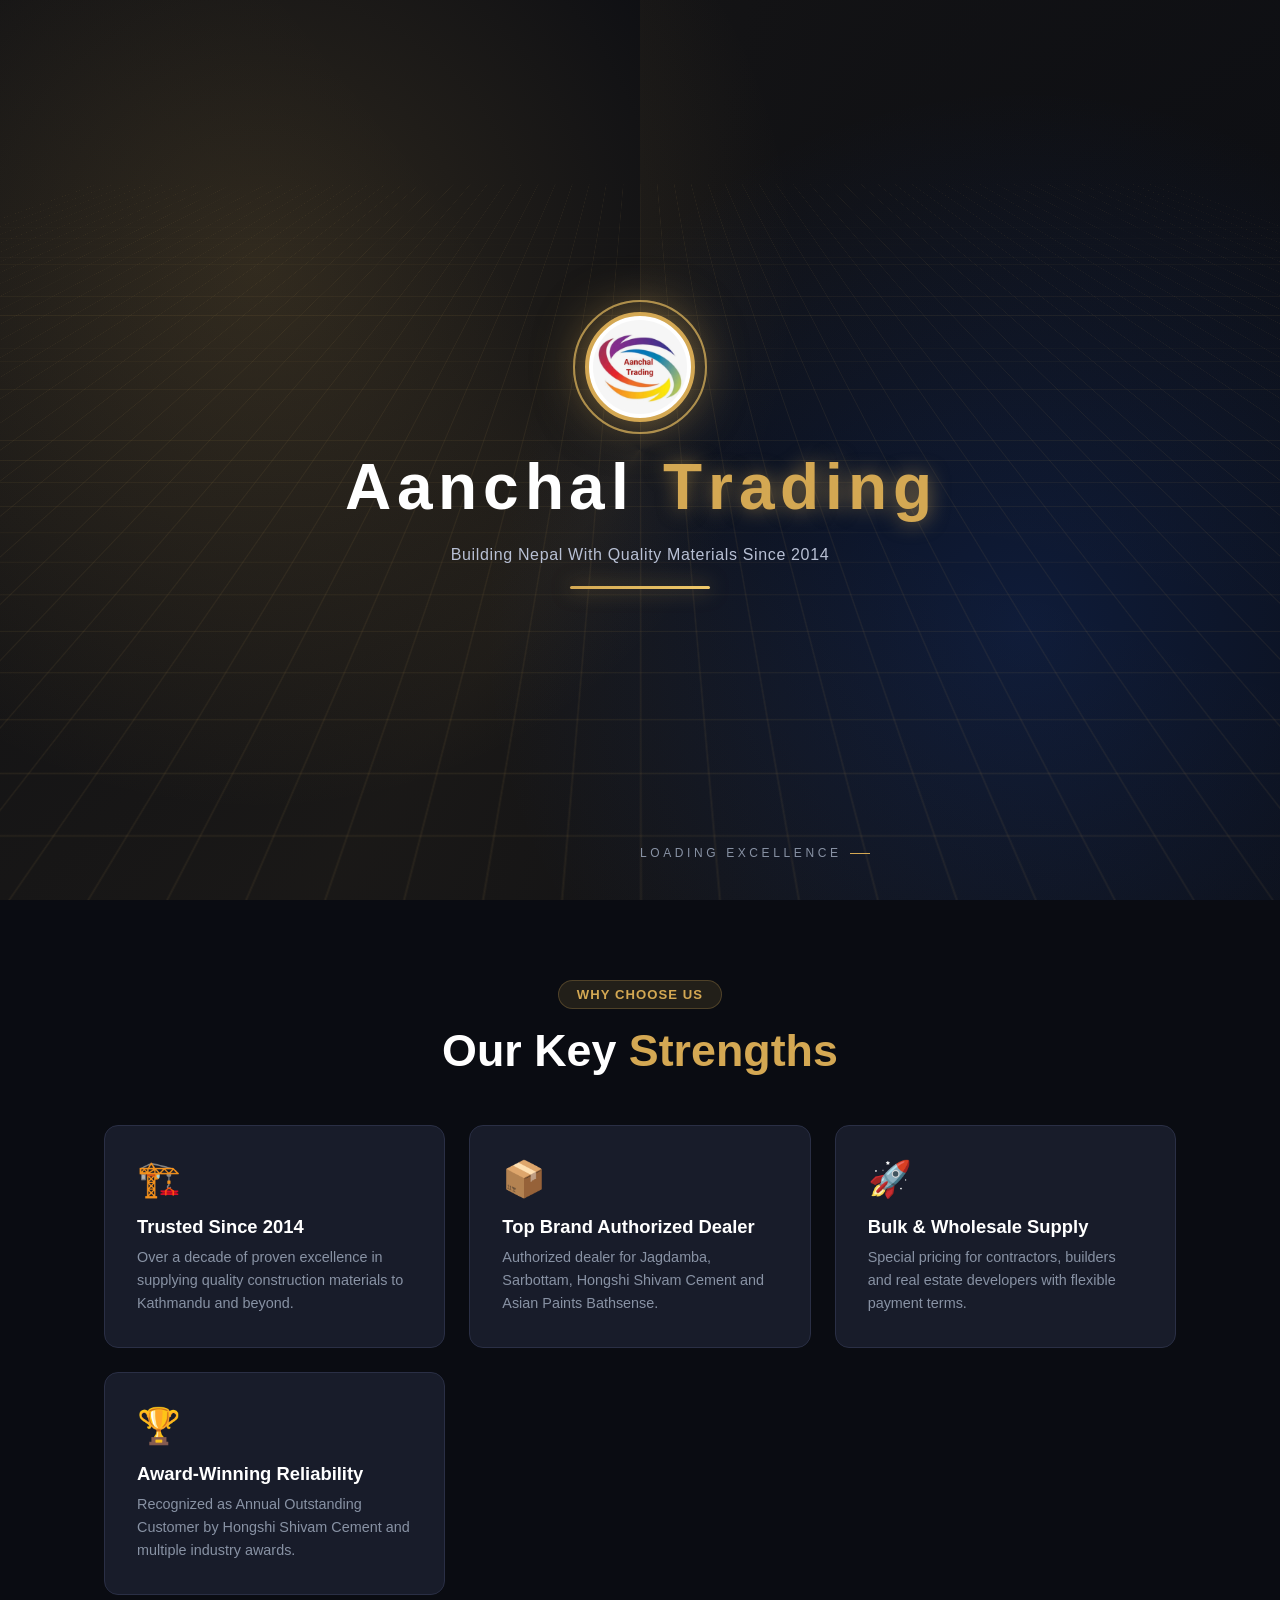
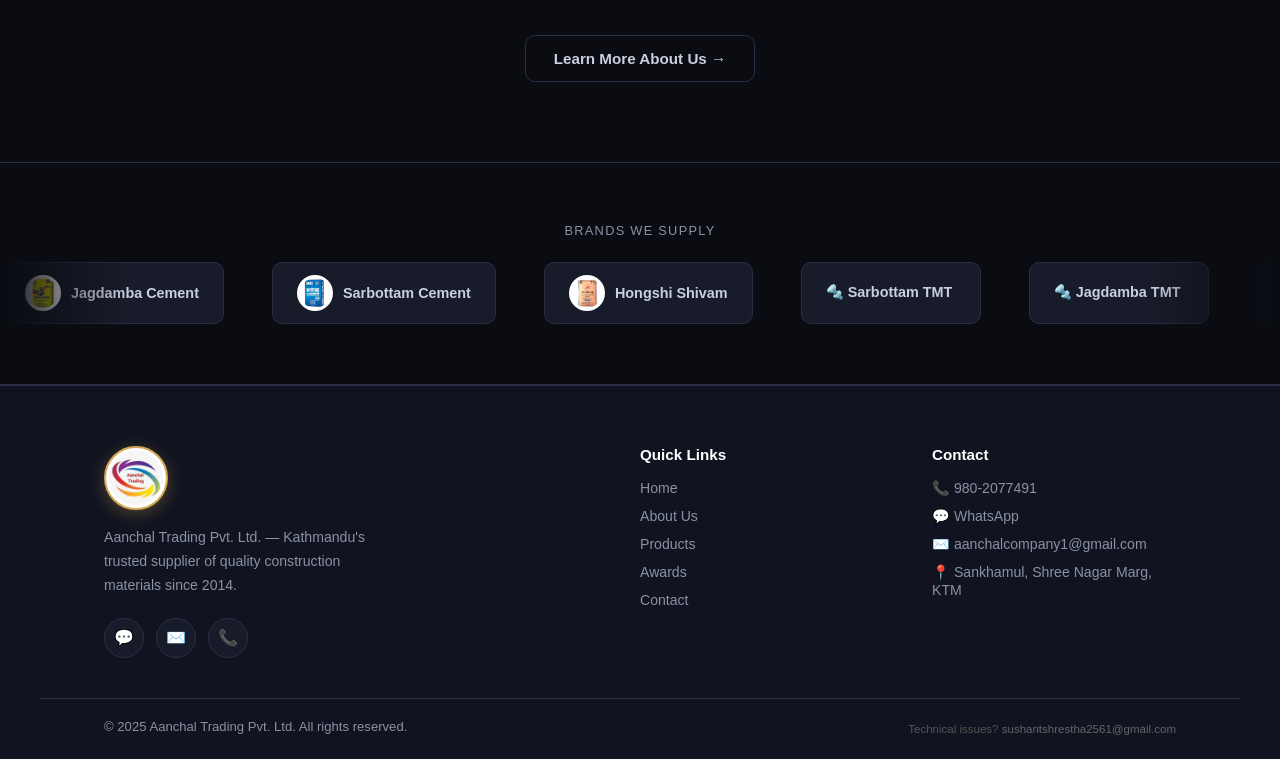
==== index.html @ 25c5703a "Add files via upload" ====
<!DOCTYPE html>
<html lang="en">
<head>
<meta charset="UTF-8"/>
<title>Aanchal Trading | Cement & Steel Supplier in Kathmandu, Nepal</title>
<meta name="description" content="Aanchal Trading Pvt. Ltd. — Kathmandu's trusted supplier of Jagdamba, Sarbottam, Hongshi cement and Sarbottam, Jagdamba TMT steel since 2014. Get quote on WhatsApp."/>
<meta name="keywords" content="cement supplier Kathmandu, TMT steel Nepal, Jagdamba cement dealer, Sarbottam cement Kathmandu, construction materials Nepal, Hongshi cement, building materials supplier"/>
<meta name="author" content="Aanchal Trading Pvt. Ltd."/>
<meta name="robots" content="index, follow, max-snippet:-1, max-image-preview:large, max-video-preview:-1"/>
<link rel="canonical" href="https://www.aanchaltrading.com.np/"/>

<!-- Open Graph -->
<meta property="og:type" content="website"/>
<meta property="og:site_name" content="Aanchal Trading"/>
<meta property="og:url" content="https://www.aanchaltrading.com.np/"/>
<meta property="og:title" content="Aanchal Trading | Quality Construction Materials Nepal"/>
<meta property="og:description" content="Buy cement & steel in Kathmandu from an authorized dealer. Jagdamba, Sarbottam, Hongshi, Huaxin & more. Call or WhatsApp us now."/>
<meta property="og:image" content="https://www.aanchaltrading.com.np/assets/images/banner_cement.png"/>
<meta property="og:image:width" content="1200"/>
<meta property="og:image:height" content="630"/>
<meta property="og:locale" content="en_NP"/>
<meta property="og:locale:alternate" content="ne_NP"/>

<!-- Twitter Card -->
<meta name="twitter:card" content="summary_large_image"/>
<meta name="twitter:title" content="Aanchal Trading | Quality Construction Materials Nepal"/>
<meta name="twitter:description" content="Buy cement & steel in Kathmandu from an authorized dealer. Jagdamba, Sarbottam, Hongshi, Huaxin & more. Call or WhatsApp us now."/>
<meta name="twitter:image" content="https://www.aanchaltrading.com.np/assets/images/banner_cement.png"/>

<!-- Geo -->
<meta name="geo.region" content="NP-BA"/>
<meta name="geo.placename" content="Kathmandu"/>
<meta name="geo.position" content="27.6842;85.3240"/>
<meta name="ICBM" content="27.6842, 85.3240"/>

<!-- JSON-LD Structured Data -->
<script type="application/ld+json">
[
  {
    "@context": "https://schema.org",
    "@type": "LocalBusiness",
    "@id": "https://www.aanchaltrading.com.np/#business",
    "name": "Aanchal Trading Pvt. Ltd.",
    "alternateName": "Aanchal Trading",
    "description": "Authorized dealer of Jagdamba, Sarbottam, Hongshi, Huaxin cement and TMT steel bars in Kathmandu since 2014.",
    "url": "https://www.aanchaltrading.com.np",
    "logo": "https://www.aanchaltrading.com.np/assets/images/aanchal_logo_new.png",
    "image": "https://www.aanchaltrading.com.np/assets/images/banner_cement.png",
    "telephone": "+977-9802077491",
    "email": "aanchalcompany1@gmail.com",
    "foundingDate": "2014",
    "priceRange": "$$",
    "currenciesAccepted": "NPR",
    "paymentAccepted": "Cash, Bank Transfer",
    "address": {
      "@type": "PostalAddress",
      "streetAddress": "Sankhamul, Shree Nagar Marg",
      "addressLocality": "Kathmandu",
      "addressRegion": "Bagmati Province",
      "addressCountry": "NP"
    },
    "geo": {
      "@type": "GeoCoordinates",
      "latitude": 27.6842,
      "longitude": 85.3240
    },
    "openingHoursSpecification": [
      {"@type":"OpeningHoursSpecification","dayOfWeek":["Sunday","Monday","Tuesday","Wednesday","Thursday","Friday"],"opens":"07:00","closes":"19:00"},
      {"@type":"OpeningHoursSpecification","dayOfWeek":["Saturday"],"opens":"08:00","closes":"17:00"}
    ],
    "sameAs": [
      "https://www.facebook.com/aanchaltrading"
    ],
    "hasOfferCatalog": {
      "@type": "OfferCatalog",
      "name": "Construction Materials",
      "itemListElement": [
        {"@type":"Offer","itemOffered":{"@type":"Product","name":"Jagdamba PPC Cement"}},
        {"@type":"Offer","itemOffered":{"@type":"Product","name":"Sarbottam TMT Steel"}},
        {"@type":"Offer","itemOffered":{"@type":"Product","name":"Hongshi Cement"}},
        {"@type":"Offer","itemOffered":{"@type":"Product","name":"Huaxin Cement"}}
      ]
    }
  },
  {
    "@context": "https://schema.org",
    "@type": "WebSite",
    "url": "https://www.aanchaltrading.com.np",
    "name": "Aanchal Trading",
    "potentialAction": {
      "@type": "SearchAction",
      "target": {"@type":"EntryPoint","urlTemplate":"https://www.aanchaltrading.com.np/products.html?q={search_term_string}"},
      "query-input": "required name=search_term_string"
    }
  }
]
</script>
<meta name="referrer" content="strict-origin-when-cross-origin"/>
<meta http-equiv="Content-Security-Policy"
  content="default-src 'self';
           script-src 'self' https://cdnjs.cloudflare.com;
           style-src  'self' 'unsafe-inline' https://fonts.googleapis.com https://cdnjs.cloudflare.com;
           font-src   https://fonts.gstatic.com https://cdnjs.cloudflare.com;
           img-src    'self' data:;
           frame-src  https://maps.google.com https://www.google.com;
           connect-src 'none'"><meta name="viewport" content="width=device-width,initial-scale=1"/>


<link rel="preconnect" href="https://fonts.googleapis.com"/>
<link rel="preconnect" href="https://fonts.gstatic.com" crossorigin/>
<link href="https://fonts.googleapis.com/css2?family=Inter:wght@400;500;600;700;800;900&display=swap" rel="stylesheet"/>
<link rel="stylesheet"
  href="https://cdnjs.cloudflare.com/ajax/libs/font-awesome/6.5.0/css/all.min.css"
  integrity="sha512-Avb2QiuDEEvB4bZJYdab/DfTUBaWKIZMVyUMWxGP+SXqHJWnaGFhABRSZFBLb+FWf2BFT8KtjzGKOl09LXQA=="
  crossorigin="anonymous"
  referrerpolicy="no-referrer"/>
<link rel="stylesheet" href="assets/css/style.css"/>
<style>
/* ====== INTRO OVERLAY — 5 simultaneous animations ====== */
.intro-overlay{position:fixed;inset:0;background:#0a0c12;z-index:9999;display:flex;flex-direction:column;align-items:center;justify-content:center;gap:22px;overflow:hidden;transition:opacity .9s ease,transform .9s ease}
.intro-overlay.done{opacity:0;transform:scale(1.06);pointer-events:none}
/* 1. Animated radial gradient sweep across background */
.intro-bg{position:absolute;inset:0;background:
  radial-gradient(circle at 20% 30%,rgba(212,168,83,.18),transparent 45%),
  radial-gradient(circle at 80% 70%,rgba(37,99,235,.18),transparent 45%),
  conic-gradient(from 0deg at 50% 50%,rgba(212,168,83,.05),transparent 30%,rgba(212,168,83,.08) 60%,transparent 90%);
  animation:introSpin 6s linear infinite, introPulse 3s ease-in-out infinite;z-index:0}
@keyframes introSpin{to{transform:rotate(360deg)}}
@keyframes introPulse{0%,100%{opacity:.7}50%{opacity:1}}
/* 2. Animated grid lines */
.intro-grid{position:absolute;inset:-50%;background-image:linear-gradient(rgba(212,168,83,.08) 1px,transparent 1px),linear-gradient(90deg,rgba(212,168,83,.08) 1px,transparent 1px);background-size:40px 40px;animation:gridMove 8s linear infinite;z-index:0;transform:perspective(800px) rotateX(60deg) translateY(-20%)}
@keyframes gridMove{from{background-position:0 0}to{background-position:0 40px}}
/* 3. Floating particles rising */
.intro-particles{position:absolute;inset:0;z-index:1;pointer-events:none}
.intro-particle{position:absolute;bottom:-10px;background:radial-gradient(circle,#f0c96a,transparent);border-radius:50%;opacity:0;animation:particleRise linear infinite}
@keyframes particleRise{0%{transform:translateY(0) scale(0);opacity:0}10%{opacity:1}90%{opacity:.7}100%{transform:translateY(-110vh) scale(1.4);opacity:0}}
/* 4. Logo: zoom + rotate + glow ring pulse */
.intro-logo-wrap{position:relative;z-index:2;opacity:0;animation:logoEntry 1.4s cubic-bezier(.2,1.4,.4,1) .1s forwards}
.intro-logo{height:110px;width:110px;border-radius:50%;object-fit:cover;background:#fff;border:4px solid #d4a853;padding:4px;box-shadow:0 0 50px rgba(212,168,83,.6)}
.intro-logo-wrap::before,.intro-logo-wrap::after{content:'';position:absolute;inset:-12px;border-radius:50%;border:2px solid rgba(212,168,83,.5);animation:ringPulse 2.2s ease-out infinite}
.intro-logo-wrap::after{animation-delay:1.1s;border-color:rgba(240,201,106,.4)}
@keyframes logoEntry{0%{opacity:0;transform:scale(.2) rotate(-180deg)}60%{opacity:1;transform:scale(1.1) rotate(0deg)}100%{opacity:1;transform:scale(1) rotate(0deg)}}
@keyframes ringPulse{0%{transform:scale(.8);opacity:.9}100%{transform:scale(1.6);opacity:0}}
/* 5. Letter cascade for the brand name */
.intro-name{position:relative;z-index:2;font-size:clamp(2rem,6vw,4rem);font-weight:900;color:#fff;letter-spacing:.04em;display:flex;gap:.05em;margin-top:6px}
.intro-name .ch{display:inline-block;opacity:0;transform:translateY(40px) rotate(8deg);animation:charDrop .7s cubic-bezier(.2,1.4,.4,1) forwards}
.intro-name .gold{color:#d4a853;text-shadow:0 0 20px rgba(212,168,83,.6)}
.intro-name .sp{display:inline-block;width:.4em}
@keyframes charDrop{to{opacity:1;transform:translateY(0) rotate(0deg)}}
.intro-tag{position:relative;z-index:2;font-size:1rem;color:#b8c0d4;opacity:0;animation:fadeUpIntro .9s 1.5s ease forwards;letter-spacing:.04em;text-align:center;padding:0 20px}
.intro-bar{position:relative;z-index:2;width:0;height:3px;background:linear-gradient(90deg,#d4a853,#f0c96a);border-radius:2px;animation:barGrow 1.2s 1.7s cubic-bezier(.4,0,.2,1) forwards;box-shadow:0 0 20px rgba(212,168,83,.7)}
@keyframes fadeUpIntro{from{opacity:0;transform:translateY(20px)}to{opacity:1;transform:translateY(0)}}
@keyframes barGrow{to{width:140px}}
.intro-loader{position:absolute;bottom:40px;left:50%;transform:translateX(-50%);z-index:2;font-size:.75rem;color:#8892a4;letter-spacing:.3em;text-transform:uppercase;opacity:0;animation:fadeUpIntro .6s 2s ease forwards}
.intro-loader::after{content:'';display:inline-block;margin-left:8px;width:20px;height:1px;background:#d4a853;animation:loaderLine 1.2s linear infinite;vertical-align:middle}
@keyframes loaderLine{0%{width:0}50%{width:30px}100%{width:0}}
</style>

<link rel="alternate" hreflang="en" href="https://www.aanchaltrading.com.np/"/>
<link rel="alternate" hreflang="ne" href="https://www.aanchaltrading.com.np/"/>
<link rel="alternate" hreflang="x-default" href="https://www.aanchaltrading.com.np/"/>
<link rel="preload" as="image" href="assets/images/aanchal_logo_new.png"/>
</head>
<body>
<div class="cursor-glow"></div>

<!-- INTRO OVERLAY — 5 animations at once -->
<div class="intro-overlay" id="intro-overlay">
  <div class="intro-bg"></div>
  <div class="intro-grid"></div>
  <div class="intro-particles"></div>
  <div class="intro-logo-wrap"><img class="intro-logo" src="assets/images/aanchal_logo_new.png" alt="Aanchal Trading"/></div>
  <div class="intro-name" id="intro-name">
    <span class="ch" style="animation-delay:.6s">A</span><span class="ch" style="animation-delay:.68s">a</span><span class="ch" style="animation-delay:.76s">n</span><span class="ch" style="animation-delay:.84s">c</span><span class="ch" style="animation-delay:.92s">h</span><span class="ch" style="animation-delay:1s">a</span><span class="ch" style="animation-delay:1.08s">l</span>
    <span class="sp"></span>
    <span class="ch gold" style="animation-delay:1.2s">T</span><span class="ch gold" style="animation-delay:1.28s">r</span><span class="ch gold" style="animation-delay:1.36s">a</span><span class="ch gold" style="animation-delay:1.44s">d</span><span class="ch gold" style="animation-delay:1.52s">i</span><span class="ch gold" style="animation-delay:1.6s">n</span><span class="ch gold" style="animation-delay:1.68s">g</span>
  </div>
  <div class="intro-tag">
    <span data-en class="block">Building Nepal With Quality Materials Since 2014</span>
    <span data-np class="block">२०१४ देखि गुणस्तरीय सामग्रीले नेपाल बनाउँदै</span>
  </div>
  <div class="intro-bar"></div>
  <div class="intro-loader">Loading Excellence</div>
</div>

<!-- NAV -->
<nav>
  <div class="nav-inner">
    <a href="index.html" class="nav-logo">
      <img src="assets/images/aanchal_logo_new.png" alt="Logo"/>
      <div class="nav-logo-text">
        <span class="brand-en" data-en>Aanchal Trading</span>
        <span class="brand-en" data-np>आंचल ट्रेडिङ</span>
        <span class="brand-np" data-en>Quality Construction Materials</span>
        <span class="brand-np" data-np>गुणस्तरीय निर्माण सामग्री</span>
      </div>
    </a>
    <ul class="nav-links">
      <li><a href="index.html" class="active"><span data-en>Home</span><span data-np>गृह</span></a></li>
      <li><a href="products.html"><span data-en>Products</span><span data-np>उत्पादन</span></a></li>
      <li><a href="awards.html"><span data-en>Awards</span><span data-np>पुरस्कार</span></a></li>
      <li><a href="about.html"><span data-en>About</span><span data-np>हाम्रो बारे</span></a></li>
      <li><a href="contact.html"><span data-en>Contact</span><span data-np>सम्पर्क</span></a></li>
    </ul>
    <div class="nav-actions">
      <button class="dark-toggle" id="dark-toggle" title="Toggle theme">☀️</button>
      <button class="lang-toggle" id="lang-toggle">नेपाली</button>
      <a href="contact.html" class="nav-cta magnetic"><span data-en>📞 Get Quote</span><span data-np>📞 भाउ लिनुहोस्</span></a>
    </div>
    <div class="hamburger" id="hamburger"><span></span><span></span><span></span></div>
  </div>
</nav>
<div class="mobile-menu" id="mobile-menu">
  <a href="index.html">🏠 <span data-en>Home</span><span data-np>गृह</span></a>
  <a href="products.html">📦 <span data-en>Products</span><span data-np>उत्पादन</span></a>
  <a href="awards.html">🏆 <span data-en>Awards</span><span data-np>पुरस्कार</span></a>
  <a href="about.html">🏢 <span data-en>About</span><span data-np>हाम्रो बारे</span></a>
  <a href="contact.html">📞 <span data-en>Contact</span><span data-np>सम्पर्क</span></a>
</div>

<!-- HERO -->
<section id="hero">
  <div class="hero-bg"></div>
  <div class="hero-grid"></div>
  <div class="hero-content">
    <div class="hero-text-col">
      <div class="hero-badge"><span class="badge-dot"></span>
        <span data-en>Nepal's Trusted Construction Partner</span>
        <span data-np>नेपालको भरपर्दो निर्माण साझेदार</span>
      </div>
      <h1 class="hero-title">
        <span data-en class="block">Building <span class="accent">Nepal</span><br>With <span class="accent">Quality</span><br>Materials</span>
        <span data-np class="block">गुणस्तरले<br><span class="accent">नेपाल</span><br>बनाउँदै</span>
      </h1>
      <p class="hero-np">
        <span data-en>Quality construction materials supplier you can trust</span>
        <span data-np>गुणस्तरीय निर्माण सामग्रीको भरपर्दो आपूर्तिकर्ता</span>
      </p>
      <p class="hero-desc">
        <span data-en class="block">Aanchal Trading Pvt. Ltd. is Kathmandu's premier construction materials supplier — delivering cement, steel, and sanitary products to builders, contractors, and developers since 2014.</span>
        <span data-np class="block">आंचल ट्रेडिङ प्रा.लि. काठमाडौंको अग्रणी निर्माण सामग्री आपूर्तिकर्ता हो — २०१४ देखि सिमेन्ट, फलाम र स्यानिटरी सामग्री आपूर्ति गर्दै आएको छ।</span>
      </p>
      <div class="hero-btns">
        <a href="products.html" class="btn-primary magnetic"><i class="fa-solid fa-box-open"></i>
          <span data-en>Our Products</span><span data-np>हाम्रा उत्पादनहरू</span>
        </a>
        <a href="contact.html" class="btn-secondary magnetic"><i class="fa-solid fa-phone"></i>
          <span data-en>Get a Quote</span><span data-np>भाउ लिनुहोस्</span>
        </a>
      </div>
      <div class="hero-stats">
        <div class="stat-item" data-aos="fade-up" data-aos-delay="0">
          <div class="stat-num" data-target="10" data-suffix="+">10+</div>
          <div class="stat-label">
            <span data-en>Years of<br>Excellence</span>
            <span data-np>वर्षको<br>अनुभव</span>
          </div>
        </div>
        <div class="stat-item" data-aos="fade-up" data-aos-delay="100">
          <div class="stat-num" data-target="500" data-suffix="+">500+</div>
          <div class="stat-label">
            <span data-en>Projects<br>Completed</span>
            <span data-np>परियोजना<br>पूर्ण</span>
          </div>
        </div>
        <div class="stat-item" data-aos="fade-up" data-aos-delay="200">
          <div class="stat-num" data-target="48" data-suffix="h">48h</div>
          <div class="stat-label">
            <span data-en>Fast<br>Delivery</span>
            <span data-np>छिटो<br>डेलिभरी</span>
          </div>
        </div>
      </div>
    </div>
    <div class="hero-visual">
      <div class="hero-img-wrap">
        <img src="assets/images/banner_cement.png" alt="Aanchal Trading Products" loading="eager"/>
      </div>
      <div class="hero-floats">
        <div class="float-card">
          <div class="float-icon">🚛</div>
          <div>
            <div class="float-title"><span data-en>48-Hour Delivery</span><span data-np>४८ घण्टा डेलिभरी</span></div>
            <div class="float-sub"><span data-en>Kathmandu Valley</span><span data-np>काठमाडौं उपत्यका</span></div>
          </div>
        </div>
        <div class="float-card">
          <div class="float-icon">🏆</div>
          <div>
            <div class="float-title"><span data-en>Outstanding Customer</span><span data-np>उत्कृष्ट ग्राहक</span></div>
            <div class="float-sub"><span data-en>Hongshi Shivam Cement 2078</span><span data-np>होङशी सिभ्याम सिमेन्ट २०७८</span></div>
          </div>
        </div>
      </div>
    </div>
  </div>
</section>

<!-- HIGHLIGHTS -->
<section id="highlights">
  <div class="section-wrap">
    <div class="text-center" data-aos="fade-up">
      <span class="section-tag"><span data-en>Why Choose Us</span><span data-np>हामीलाई किन छान्ने?</span></span>
      <h2 class="section-title">
        <span data-en class="block">Our Key <span class="gold">Strengths</span></span>
        <span data-np class="block">हाम्रा <span class="gold">विशेषताहरू</span></span>
      </h2>
    </div>
    <div class="highlights-grid">
      <div class="hl-card" data-aos="fade-up" data-aos-delay="0">
        <div class="hl-icon">🏗️</div>
        <div class="hl-title"><span data-en>Trusted Since 2014</span><span data-np>२०१४ देखि विश्वसनीय</span></div>
        <p class="hl-desc"><span data-en>Over a decade of proven excellence in supplying quality construction materials to Kathmandu and beyond.</span><span data-np>दशकभन्दा बढी समयदेखि काठमाडौं र बाहिर गुणस्तरीय निर्माण सामग्री आपूर्ति गर्दै।</span></p>
      </div>
      <div class="hl-card" data-aos="fade-up" data-aos-delay="100">
        <div class="hl-icon">📦</div>
        <div class="hl-title"><span data-en>Top Brand Authorized Dealer</span><span data-np>शीर्ष ब्राण्डको अधिकृत डिलर</span></div>
        <p class="hl-desc"><span data-en>Authorized dealer for Jagdamba, Sarbottam, Hongshi Shivam Cement and Asian Paints Bathsense.</span><span data-np>जगदम्बा, सर्वोत्तम, होङशी सिभ्याम सिमेन्ट र एसियन पेन्ट्स बाथसेन्सको अधिकृत डिलर।</span></p>
      </div>
      <div class="hl-card" data-aos="fade-up" data-aos-delay="200">
        <div class="hl-icon">🚀</div>
        <div class="hl-title"><span data-en>Bulk & Wholesale Supply</span><span data-np>थोक आपूर्ति</span></div>
        <p class="hl-desc"><span data-en>Special pricing for contractors, builders and real estate developers with flexible payment terms.</span><span data-np>ठेकेदार, निर्माणकर्ता र घरजग्गा विकासकर्ताका लागि विशेष मूल्य।</span></p>
      </div>
      <div class="hl-card" data-aos="fade-up" data-aos-delay="0">
        <div class="hl-icon">🏆</div>
        <div class="hl-title"><span data-en>Award-Winning Reliability</span><span data-np>पुरस्कार विजेता विश्वसनीयता</span></div>
        <p class="hl-desc"><span data-en>Recognized as Annual Outstanding Customer by Hongshi Shivam Cement and multiple industry awards.</span><span data-np>होङशी सिभ्याम सिमेन्टद्वारा वार्षिक उत्कृष्ट ग्राहक र विभिन्न पुरस्कारहरूद्वारा मान्यता प्राप्त।</span></p>
      </div>
    </div>
    <div class="text-center mt-40" data-aos="fade-up">
      <a href="about.html" class="btn-secondary magnetic"><span data-en>Learn More About Us →</span><span data-np>हाम्रो बारे थप जान्नुहोस् →</span></a>
    </div>
  </div>
</section>

<!-- BRANDS MARQUEE -->
<section id="brands">
  <div class="brands-label"><span data-en>Brands We Supply</span><span data-np>हामी आपूर्ति गर्ने ब्राण्डहरू</span></div>
  <div class="marquee-wrap">
    <div class="marquee-track">
      <div class="brand-item"><img src="assets/images/jagdamba_ppc.png" alt="Jagdamba"/>Jagdamba Cement</div>
      <div class="brand-item"><img src="assets/images/sarbottam_cement.png" alt="Sarbottam"/>Sarbottam Cement</div>
      <div class="brand-item"><img src="assets/images/hongshi_ppc.png" alt="Hongshi"/>Hongshi Shivam</div>
      <div class="brand-item">🔩 Sarbottam TMT</div>
      <div class="brand-item">🔩 Jagdamba TMT</div>
      <div class="brand-item">🚿 Asian Paints Bathsense</div>
      <div class="brand-item"><img src="assets/images/jagdamba_ppc.png" alt="Jagdamba"/>Jagdamba Cement</div>
      <div class="brand-item"><img src="assets/images/sarbottam_cement.png" alt="Sarbottam"/>Sarbottam Cement</div>
      <div class="brand-item"><img src="assets/images/hongshi_ppc.png" alt="Hongshi"/>Hongshi Shivam</div>
      <div class="brand-item">🔩 Sarbottam TMT</div>
      <div class="brand-item">🔩 Jagdamba TMT</div>
      <div class="brand-item">🚿 Asian Paints Bathsense</div>
    </div>
  </div>
</section>

<!-- FOOTER -->
<footer>
  <div class="footer-inner">
    <div class="footer-brand">
      <img src="assets/images/aanchal_logo_new.png" alt="Aanchal Trading"/>
      <p><span data-en>Aanchal Trading Pvt. Ltd. — Kathmandu's trusted supplier of quality construction materials since 2014.</span><span data-np>आंचल ट्रेडिङ प्रा.लि. — २०१४ देखि काठमाडौंको भरपर्दो निर्माण सामग्री आपूर्तिकर्ता।</span></p>
      <div class="footer-social">
        <a href="https://wa.me/9779802077491" target="_blank" rel="noopener noreferrer" title="WhatsApp">💬</a>
        <a href="https://mail.google.com/mail/?view=cm&fs=1&to=aanchalcompany1@gmail.com" target="_blank" rel="noopener noreferrer" title="Email">✉️</a>
        <a href="tel:+9779802077491" title="Call">📞</a>
      </div>
    </div>
    <div class="footer-col">
      <h4><span data-en>Quick Links</span><span data-np>द्रुत लिंकहरू</span></h4>
      <ul>
        <li><a href="index.html"><span data-en>Home</span><span data-np>गृहपृष्ठ</span></a></li>
        <li><a href="about.html"><span data-en>About Us</span><span data-np>हाम्रो बारे</span></a></li>
        <li><a href="products.html"><span data-en>Products</span><span data-np>उत्पादनहरू</span></a></li>
        <li><a href="awards.html"><span data-en>Awards</span><span data-np>पुरस्कारहरू</span></a></li>
        <li><a href="contact.html"><span data-en>Contact</span><span data-np>सम्पर्क</span></a></li>
      </ul>
    </div>
    <div class="footer-col">
      <h4><span data-en>Contact</span><span data-np>सम्पर्क</span></h4>
      <ul>
        <li><a href="tel:+9779802077491">📞 980-2077491</a></li>
        <li><a href="https://wa.me/9779802077491" target="_blank" rel="noopener noreferrer">💬 WhatsApp</a></li>
        <li><a href="https://mail.google.com/mail/?view=cm&fs=1&to=aanchalcompany1@gmail.com" target="_blank" rel="noopener noreferrer">✉️ &#97;&#97;&#110;&#99;&#104;&#97;&#108;&#99;&#111;&#109;&#112;&#97;&#110;&#121;&#49;&#64;&#103;&#109;&#97;&#105;&#108;&#46;&#99;&#111;&#109;</a></li>
        <li><a href="#">📍 <span data-en>Sankhamul, Shree Nagar Marg, KTM</span><span data-np>साँखमुल, श्री नगर मार्ग, काठमाडौं</span></a></li>
      </ul>
    </div>
  </div>
  <div class="footer-bottom">
    <p>© 2025 Aanchal Trading Pvt. Ltd. <span data-en>All rights reserved.</span><span data-np>सर्वाधिकार सुरक्षित।</span></p>
    <p style="font-size:0.72rem;color:#555;margin-top:4px;">Technical issues? <a href="mailto:sushantshrestha2561@gmail.com" style="color:#666;text-decoration:none;">sushantshrestha2561@gmail.com</a></p>
  </div>
</footer>

<script src="assets/js/main.min.js"></script>
</body>
</html>
---- assets/css/style.css ----
/* ===== ROOT & RESET ===== */
:root{
  --bg:#0a0c12;--bg2:#111420;--surface:#181c2a;--border:#2a2f45;
  --gold:#d4a853;--gold2:#f0c96a;--white:#ffffff;--text:#c8cfe0;--text2:#8892a4;
  --accent:#2563eb;--radius:14px;--nav-h:72px;
}
.light{
  --bg:#f4f5f8;--bg2:#ffffff;--surface:#e8eaf0;--border:#d0d4e0;
  --white:#111420;--text:#2a2f45;--text2:#555e72;
}
*,*::before,*::after{margin:0;padding:0;box-sizing:border-box}
html{scroll-behavior:smooth}
body{font-family:'Inter',sans-serif;background:var(--bg);color:var(--text);overflow-x:hidden;transition:background .3s,color .3s}
a{text-decoration:none;color:inherit}
img{max-width:100%;display:block}
ul{list-style:none}
/* ===== CURSOR BG GLOW ===== */
.cursor-glow{position:fixed;width:400px;height:400px;border-radius:50%;background:radial-gradient(circle,rgba(212,168,83,.08) 0%,transparent 70%);pointer-events:none;transform:translate(-50%,-50%);z-index:0;transition:opacity .3s}
/* ===== NAV ===== */
nav{position:fixed;top:0;left:0;right:0;height:var(--nav-h);z-index:1000;display:flex;align-items:center;padding:0 5%;backdrop-filter:blur(20px);background:rgba(10,12,18,.85);border-bottom:1px solid var(--border);transition:background .3s}
.light nav{background:rgba(244,245,248,.9)}
.nav-inner{display:flex;align-items:center;justify-content:space-between;width:100%}
.nav-logo{display:flex;align-items:center;gap:12px}
.nav-logo img{height:46px;width:46px;border-radius:50%;object-fit:cover;background:#fff;border:2px solid var(--gold);padding:2px;box-shadow:0 4px 12px rgba(212,168,83,.25)}
.nav-logo-text{display:flex;flex-direction:column;line-height:1.1}
.brand-en{font-size:1.1rem;font-weight:700;color:var(--gold)}
.brand-np{font-size:.7rem;color:var(--text2)}
.nav-links{display:flex;gap:32px}
.nav-links a{font-size:.93rem;font-weight:500;color:var(--text);position:relative;transition:color .2s}
.nav-links a:hover,.nav-links a.active{color:var(--gold)}
.nav-links a::after{content:'';position:absolute;bottom:-4px;left:0;width:0;height:2px;background:var(--gold);border-radius:2px;transition:width .3s}
.nav-links a:hover::after,.nav-links a.active::after{width:100%}
.nav-actions{display:flex;align-items:center;gap:12px}
.dark-toggle{background:var(--surface);border:1px solid var(--border);color:var(--text);padding:8px 10px;border-radius:8px;cursor:pointer;font-size:1rem;transition:all .2s}
.lang-toggle{background:var(--gold);border:none;color:#000;padding:8px 14px;border-radius:8px;cursor:pointer;font-size:.82rem;font-weight:700;transition:all .2s}
.lang-toggle:hover{background:var(--gold2)}
.nav-cta{background:var(--gold);color:#000;padding:8px 18px;border-radius:8px;font-weight:700;font-size:.85rem;transition:all .2s;white-space:nowrap}
.nav-cta:hover{background:var(--gold2);transform:translateY(-1px)}
.hamburger{display:none;flex-direction:column;gap:5px;cursor:pointer;padding:4px}
.hamburger span{display:block;width:24px;height:2px;background:var(--text);border-radius:2px;transition:all .3s}
.mobile-menu{display:none;position:fixed;top:var(--nav-h);left:0;right:0;background:var(--bg2);border-bottom:1px solid var(--border);padding:20px 5%;z-index:999}
.mobile-menu.open{display:flex;flex-direction:column;gap:4px}
.mobile-menu a{padding:12px 0;border-bottom:1px solid var(--border);font-weight:500;color:var(--text);transition:color .2s}
.mobile-menu a:hover{color:var(--gold)}
/* ===== SECTION COMMONS ===== */
.section-wrap{max-width:1200px;margin:0 auto;padding:0 5%}
section{padding:90px 0}
.section-tag{display:inline-block;background:rgba(212,168,83,.12);color:var(--gold);padding:6px 18px;border-radius:30px;font-size:.82rem;font-weight:600;letter-spacing:.08em;text-transform:uppercase;margin-bottom:16px;border:1px solid rgba(212,168,83,.25)}
.section-title{font-size:clamp(1.8rem,4vw,2.8rem);font-weight:800;line-height:1.15;color:var(--white);margin-bottom:12px}
.section-sub{color:var(--text2);font-size:1rem;max-width:560px;margin:0 auto}
/* ===== HERO ===== */
#hero{min-height:100vh;display:flex;align-items:center;padding-top:var(--nav-h);position:relative;overflow:hidden}
.hero-bg{position:absolute;inset:0;background:radial-gradient(ellipse 80% 60% at 70% 50%,rgba(37,99,235,.1) 0%,transparent 60%),radial-gradient(ellipse 60% 40% at 30% 80%,rgba(212,168,83,.07) 0%,transparent 60%);z-index:0}
.hero-grid{position:absolute;inset:0;background-image:linear-gradient(var(--border) 1px,transparent 1px),linear-gradient(90deg,var(--border) 1px,transparent 1px);background-size:60px 60px;opacity:.2;z-index:0}
.hero-content{position:relative;z-index:1;display:grid;grid-template-columns:1fr 1fr;gap:60px;align-items:center;max-width:1200px;margin:0 auto;padding:0 5%;width:100%}
.hero-badge{display:inline-flex;align-items:center;gap:8px;background:rgba(212,168,83,.1);border:1px solid rgba(212,168,83,.3);padding:8px 16px;border-radius:30px;font-size:.82rem;color:var(--gold);margin-bottom:24px}
.badge-dot{width:8px;height:8px;border-radius:50%;background:var(--gold);animation:pulse 2s infinite}
@keyframes pulse{0%,100%{opacity:1}50%{opacity:.4}}
.hero-title{font-size:clamp(2.2rem,5vw,3.8rem);font-weight:900;line-height:1.1;color:var(--white);margin-bottom:16px}
.hero-title .accent{color:var(--gold)}
.hero-np{font-size:1.05rem;color:var(--text2);margin-bottom:12px;font-style:italic}
.hero-desc{color:var(--text);font-size:1rem;line-height:1.7;margin-bottom:32px;max-width:480px}
.hero-btns{display:flex;gap:16px;flex-wrap:wrap;margin-bottom:48px}
.btn-primary{background:var(--gold);color:#000;padding:14px 28px;border-radius:10px;font-weight:700;font-size:.95rem;transition:all .25s;display:inline-flex;align-items:center;gap:8px;cursor:pointer;border:none}
.btn-primary:hover{background:var(--gold2);transform:translateY(-2px);box-shadow:0 8px 24px rgba(212,168,83,.3)}
.btn-secondary{background:transparent;color:var(--text);padding:14px 28px;border-radius:10px;font-weight:600;font-size:.95rem;border:1px solid var(--border);transition:all .25s;display:inline-flex;align-items:center;gap:8px;cursor:pointer}
.btn-secondary:hover{border-color:var(--gold);color:var(--gold);transform:translateY(-2px)}
.hero-stats{display:flex;gap:32px}
.stat-item{text-align:center}
.stat-num{font-size:2rem;font-weight:900;color:var(--gold);line-height:1}
.stat-label{font-size:.78rem;color:var(--text2);margin-top:4px}
.hero-visual{position:relative}
.hero-img-wrap{border-radius:20px;overflow:hidden;border:1px solid var(--border);box-shadow:0 32px 80px rgba(0,0,0,.4);background:#fff}
.hero-img-wrap img{width:100%;height:480px;object-fit:contain;display:block}
.hero-floats{display:flex;gap:12px;flex-wrap:wrap;margin-top:16px}
.float-card{position:static;background:var(--surface);border:1px solid var(--border);border-radius:12px;padding:12px 16px;backdrop-filter:blur(10px);display:flex;align-items:center;gap:10px;box-shadow:0 8px 32px rgba(0,0,0,.3);flex:1 1 220px;min-width:0}
.float-icon{font-size:1.5rem}
.float-title{font-size:.82rem;font-weight:700;color:var(--white)}
.float-sub{font-size:.72rem;color:var(--text2)}
/* ===== HIGHLIGHTS ===== */
#highlights{padding:80px 0}
.highlights-grid{display:grid;grid-template-columns:repeat(3,1fr);gap:24px;margin-top:48px}
.hl-card{background:var(--surface);border:1px solid var(--border);border-radius:var(--radius);padding:32px;transition:all .3s;position:relative;overflow:hidden}
.hl-card::before{content:'';position:absolute;top:0;left:0;right:0;height:3px;background:linear-gradient(90deg,var(--gold),var(--gold2));transform:scaleX(0);transform-origin:left;transition:transform .3s}
.hl-card:hover::before{transform:scaleX(1)}
.hl-card:hover{border-color:rgba(212,168,83,.3);transform:translateY(-4px)}
.hl-icon{font-size:2.2rem;margin-bottom:16px}
.hl-title{font-size:1.15rem;font-weight:700;color:var(--white);margin-bottom:8px}
.hl-desc{font-size:.9rem;color:var(--text2);line-height:1.6}
/* ===== BRANDS MARQUEE ===== */
#brands{padding:60px 0;overflow:hidden;border-top:1px solid var(--border);border-bottom:1px solid var(--border)}
.brands-label{text-align:center;font-size:.8rem;color:var(--text2);text-transform:uppercase;letter-spacing:.1em;margin-bottom:24px}
.marquee-wrap{overflow:hidden;mask:linear-gradient(90deg,transparent,black 10%,black 90%,transparent)}
.marquee-track{display:flex;gap:48px;width:max-content;animation:marquee 20s linear infinite}
.marquee-track:hover{animation-play-state:paused}
.brand-item{display:flex;align-items:center;gap:10px;background:var(--surface);border:1px solid var(--border);padding:12px 24px;border-radius:10px;white-space:nowrap;font-weight:600;color:var(--text);font-size:.9rem;min-width:180px}
.brand-item img{height:36px;width:36px;object-fit:contain;border-radius:50%;background:#fff;padding:3px}
@keyframes marquee{0%{transform:translateX(0)}100%{transform:translateX(-50%)}}
/* ===== PAGE HERO (inner pages) ===== */
.page-hero{padding:140px 5% 80px;text-align:center;position:relative;overflow:hidden;background:radial-gradient(ellipse 80% 60% at 50% 0%,rgba(212,168,83,.08) 0%,transparent 60%)}
.page-hero-title{font-size:clamp(2rem,5vw,3.2rem);font-weight:900;color:var(--white);margin-bottom:12px}
.page-hero-sub{color:var(--text2);font-size:1rem}
.breadcrumb{display:flex;justify-content:center;align-items:center;gap:8px;margin-bottom:20px;font-size:.85rem;color:var(--text2)}
.breadcrumb a{color:var(--gold);transition:color .2s}
/* ===== ABOUT PAGE ===== */
.about-grid{display:grid;grid-template-columns:1fr 1fr;gap:60px;align-items:center;margin-top:60px}
.about-img{border-radius:16px;overflow:hidden;border:1px solid var(--border)}
.about-img img{width:100%;height:380px;object-fit:cover}
.about-text h2{font-size:1.8rem;font-weight:800;color:var(--white);margin-bottom:16px}
.about-text p{color:var(--text);line-height:1.8;margin-bottom:16px;font-size:.95rem}
.about-stats{display:grid;grid-template-columns:1fr 1fr;gap:20px;margin-top:32px}
.ab-stat{background:var(--surface);border:1px solid var(--border);border-radius:12px;padding:24px;text-align:center}
.ab-stat-num{font-size:2rem;font-weight:900;color:var(--gold)}
.ab-stat-label{font-size:.82rem;color:var(--text2);margin-top:4px}
.team-section{margin-top:80px}
.team-grid{display:grid;grid-template-columns:repeat(3,1fr);gap:24px;margin-top:40px}
.team-card{background:var(--surface);border:1px solid var(--border);border-radius:var(--radius);overflow:hidden;transition:all .3s}
.team-card:hover{transform:translateY(-6px);border-color:rgba(212,168,83,.3)}
.team-card img{width:100%;height:260px;object-fit:cover}
.team-info{padding:20px}
.team-name{font-weight:700;color:var(--white);margin-bottom:4px}
.team-role{font-size:.82rem;color:var(--gold)}
.facility-grid{display:grid;grid-template-columns:1fr 1fr;gap:24px;margin-top:40px}
.facility-card{background:var(--surface);border:1px solid var(--border);border-radius:var(--radius);overflow:hidden;transition:all .3s}
.facility-card:hover{transform:translateY(-6px);border-color:rgba(212,168,83,.3)}
.facility-card img{width:100%;height:280px;object-fit:cover}
.facility-info{padding:20px}
.facility-info h4{color:var(--white);font-size:1.05rem;font-weight:700;margin-bottom:4px}
.facility-info p{color:var(--text2);font-size:.85rem;line-height:1.6}
/* ===== PRODUCTS PAGE ===== */
.products-intro{text-align:center;margin-bottom:48px}
.cat-section{margin-bottom:60px}
.cat-title{font-size:1.3rem;font-weight:800;color:var(--white);margin-bottom:8px;display:flex;align-items:center;gap:10px}
.cat-title::after{content:'';flex:1;height:1px;background:var(--border)}
.cat-sub{color:var(--text2);font-size:.88rem;margin-bottom:24px}
.products-grid{display:grid;grid-template-columns:repeat(auto-fill,minmax(260px,1fr));gap:24px}
.product-card{background:var(--surface);border:1px solid var(--border);border-radius:var(--radius);overflow:hidden;transition:all .3s;position:relative;display:flex;flex-direction:column}
.product-card:hover{transform:translateY(-6px);border-color:rgba(212,168,83,.3);box-shadow:0 16px 48px rgba(0,0,0,.3)}
.product-badge{position:absolute;top:12px;left:12px;background:var(--gold);color:#000;font-size:.72rem;font-weight:700;padding:4px 10px;border-radius:20px;z-index:2}
.product-img-wrap{height:220px;overflow:hidden;position:relative;background:linear-gradient(135deg,#f5f5f7,#e8eaf0);display:flex;align-items:center;justify-content:center;padding:20px}
.dark-mode .product-img-wrap{background:linear-gradient(135deg,#1e2028,#252830)}
.product-img-wrap img{max-width:100%;max-height:100%;width:auto;height:auto;object-fit:contain;transition:transform .4s}
.product-card:hover .product-img-wrap img{transform:scale(1.06)}
.product-img-wrap.cover{padding:0}
.product-img-wrap.cover img{width:100%;height:100%;object-fit:cover;max-width:none;max-height:none}
.product-info{padding:20px;flex:1;display:flex;flex-direction:column}
.product-name{font-size:1rem;font-weight:700;color:var(--white);margin-bottom:4px}
.product-name-np{font-size:.78rem;color:var(--text2);margin-bottom:10px}
.product-tag{display:inline-block;background:rgba(212,168,83,.1);color:var(--gold);font-size:.72rem;padding:3px 10px;border-radius:20px;border:1px solid rgba(212,168,83,.2);margin-bottom:14px;width:fit-content}
.wa-btn{margin-top:auto;display:inline-flex;align-items:center;justify-content:center;gap:8px;background:#25d366;color:#fff;font-weight:700;font-size:.85rem;padding:10px 14px;border-radius:10px;border:none;cursor:pointer;transition:all .2s;text-decoration:none}
.wa-btn:hover{background:#1ebe57;transform:translateY(-2px);box-shadow:0 8px 20px rgba(37,211,102,.3)}
.wa-btn svg{width:16px;height:16px;fill:#fff}
/* ===== AWARDS PAGE ===== */
.awards-grid{display:grid;grid-template-columns:repeat(auto-fill,minmax(300px,1fr));gap:28px;margin-top:48px}
.award-card{background:var(--surface);border:1px solid var(--border);border-radius:var(--radius);overflow:hidden;transition:all .3s;position:relative}
.award-card:hover{transform:translateY(-6px);border-color:rgba(212,168,83,.4);box-shadow:0 20px 60px rgba(212,168,83,.1)}
.award-img{height:260px;overflow:hidden;position:relative;background:#0e1018;display:flex;align-items:center;justify-content:center}
.award-img img{width:100%;height:100%;object-fit:cover;transition:transform .4s}
.award-card:hover .award-img img{transform:scale(1.04)}
.award-glow{position:absolute;bottom:0;left:0;right:0;height:60px;background:linear-gradient(transparent,var(--surface));pointer-events:none}
.award-info{padding:22px}
.award-org{font-size:.75rem;color:var(--gold);font-weight:600;text-transform:uppercase;letter-spacing:.06em;margin-bottom:6px}
.award-title{font-size:1.05rem;font-weight:700;color:var(--white);margin-bottom:6px}
.award-year{font-size:.82rem;color:var(--text2)}
.memberships{margin-top:60px}
/* ===== CONTACT ===== */
.contact-grid{display:grid;grid-template-columns:1fr 1fr;gap:48px;margin-top:60px}
.contact-info h3{font-size:1.4rem;font-weight:800;color:var(--white);margin-bottom:24px}
.contact-item{display:flex;align-items:flex-start;gap:16px;margin-bottom:24px;padding:20px;background:var(--surface);border:1px solid var(--border);border-radius:12px;transition:all .3s}
.contact-item:hover{border-color:rgba(212,168,83,.3)}
.c-icon{width:44px;height:44px;border-radius:10px;background:rgba(212,168,83,.12);display:flex;align-items:center;justify-content:center;font-size:1.2rem;flex-shrink:0}
.c-label{font-size:.78rem;color:var(--text2);margin-bottom:4px}
.c-value{font-weight:600;color:var(--white);font-size:.95rem}
.contact-form{background:var(--surface);border:1px solid var(--border);border-radius:var(--radius);padding:36px}
.form-group{margin-bottom:20px}
.form-group label{display:block;font-size:.82rem;color:var(--text2);margin-bottom:8px;font-weight:500}
.form-group input,.form-group textarea,.form-group select{width:100%;background:var(--bg);border:1px solid var(--border);color:var(--text);padding:12px 16px;border-radius:10px;font-size:.92rem;font-family:inherit;transition:all .2s;outline:none}
.form-group input:focus,.form-group textarea:focus,.form-group select:focus{border-color:var(--gold);box-shadow:0 0 0 3px rgba(212,168,83,.1)}
.form-group textarea{resize:vertical;min-height:120px}
.form-submit{width:100%;background:var(--gold);color:#000;padding:14px;border:none;border-radius:10px;font-weight:700;font-size:.95rem;cursor:pointer;transition:all .2s}
.form-submit:hover{background:var(--gold2);transform:translateY(-1px)}
.map-wrap{margin-top:60px;border-radius:16px;overflow:hidden;border:1px solid var(--border);height:350px}
.map-wrap iframe{width:100%;height:100%;border:0}
/* ===== FOOTER ===== */
footer{background:var(--bg2);border-top:1px solid var(--border);padding:60px 0 24px}
.footer-inner{display:grid;grid-template-columns:2fr 1fr 1fr;gap:48px;max-width:1200px;margin:0 auto;padding:0 5%}
.footer-brand img{height:64px;width:64px;margin-bottom:16px;border-radius:50%;object-fit:cover;background:#fff;border:2px solid var(--gold);padding:3px;box-shadow:0 4px 16px rgba(212,168,83,.3)}
.footer-brand p{color:var(--text2);font-size:.88rem;line-height:1.7;max-width:280px}
.footer-col h4{font-weight:700;color:var(--white);margin-bottom:16px;font-size:.95rem}
.footer-col ul{display:flex;flex-direction:column;gap:10px}
.footer-col ul li a{color:var(--text2);font-size:.88rem;transition:color .2s}
.footer-col ul li a:hover{color:var(--gold)}
.footer-social{display:flex;gap:12px;margin-top:20px}
.footer-social a{width:40px;height:40px;border-radius:50%;background:var(--surface);border:1px solid var(--border);display:flex;align-items:center;justify-content:center;font-size:1rem;transition:all .25s;cursor:pointer}
.footer-social a:hover{border-color:var(--gold);color:var(--gold);transform:translateY(-3px) scale(1.1);background:rgba(212,168,83,.1)}
.footer-bottom{max-width:1200px;margin:40px auto 0;padding:20px 5% 0;border-top:1px solid var(--border);display:flex;justify-content:space-between;align-items:center;flex-wrap:wrap;gap:12px}
.footer-bottom p{font-size:.82rem;color:var(--text2)}
/* ===== POP-UP ON SCROLL (replaces Lenis lag) ===== */
.pop{opacity:0;transform:translateY(40px);transition:opacity .7s cubic-bezier(.2,.8,.2,1),transform .7s cubic-bezier(.2,.8,.2,1)}
.pop.in{opacity:1;transform:translateY(0)}
.pop-zoom{opacity:0;transform:scale(.85);transition:opacity .6s ease,transform .6s cubic-bezier(.2,1.4,.4,1)}
.pop-zoom.in{opacity:1;transform:scale(1)}
.pop-left{opacity:0;transform:translateX(-40px);transition:all .7s cubic-bezier(.2,.8,.2,1)}
.pop-left.in{opacity:1;transform:translateX(0)}
.pop-right{opacity:0;transform:translateX(40px);transition:all .7s cubic-bezier(.2,.8,.2,1)}
.pop-right.in{opacity:1;transform:translateX(0)}
/* ===== RESPONSIVE ===== */
@media(max-width:900px){
  .hero-content{grid-template-columns:1fr;gap:40px}
  .hero-visual{display:none}
  .highlights-grid{grid-template-columns:1fr 1fr}
  .about-grid{grid-template-columns:1fr}
  .team-grid{grid-template-columns:1fr 1fr}
  .facility-grid{grid-template-columns:1fr}
  .contact-grid{grid-template-columns:1fr}
  .footer-inner{grid-template-columns:1fr 1fr}
}
@media(max-width:600px){
  .nav-links,.nav-cta{display:none}
  .hamburger{display:flex}
  .highlights-grid{grid-template-columns:1fr}
  .team-grid{grid-template-columns:1fr}
  .about-stats{grid-template-columns:1fr 1fr}
  .hero-stats{gap:20px}
  .footer-inner{grid-template-columns:1fr}
  section{padding:60px 0}
}
/* ===== UTILS ===== */
.text-center{text-align:center}
.gold{color:var(--gold)}
.mt-8{margin-top:8px}
.mt-16{margin-top:16px}
.mt-40{margin-top:40px}
/* ===== LANGUAGE TOGGLE — !important to override inline display:none ===== */
[data-np]{display:none !important}
[data-en]{display:revert !important}
body.np [data-en]{display:none !important}
body.np [data-np]{display:revert !important}
body.np [data-np].inline{display:inline !important}
body.np [data-np].block{display:block !important}
body.np [data-np].inline-block{display:inline-block !important}
body.np [data-np].inline-flex{display:inline-flex !important}
body.np [data-np].flex{display:flex !important}
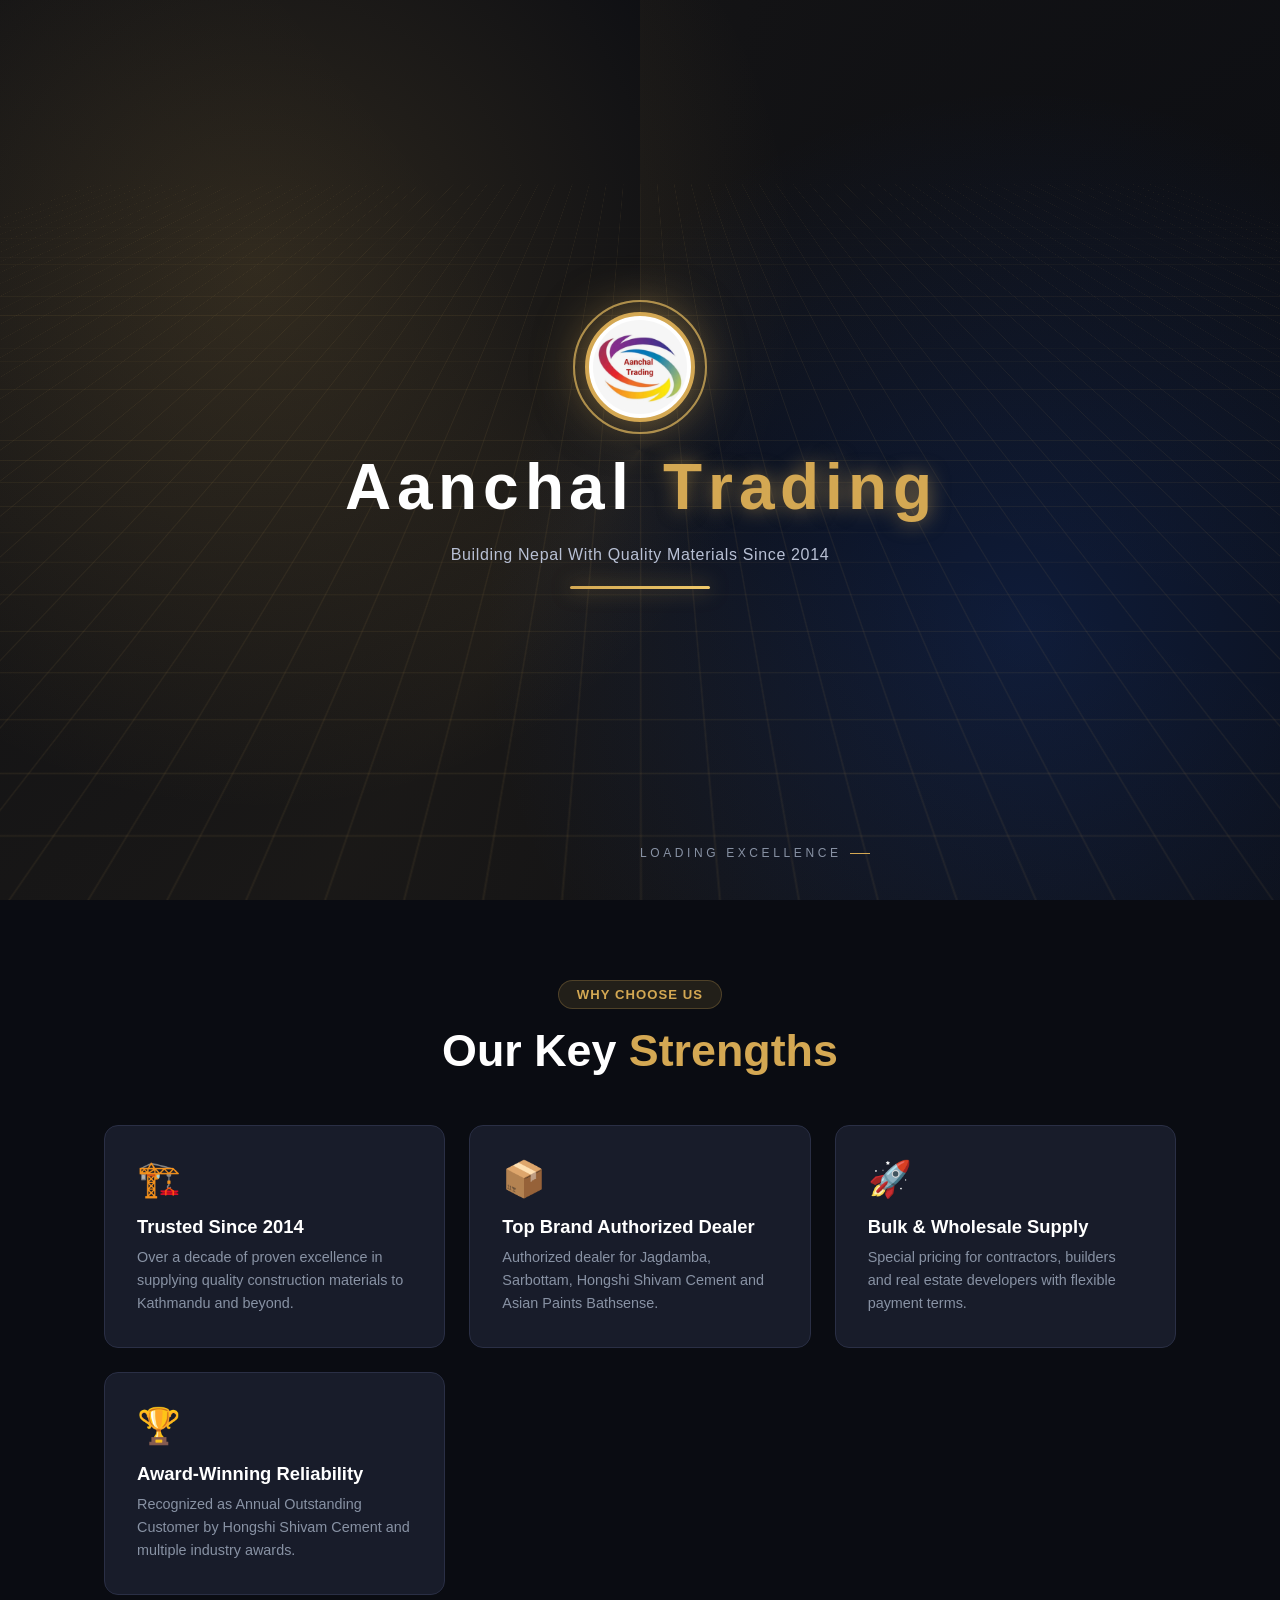
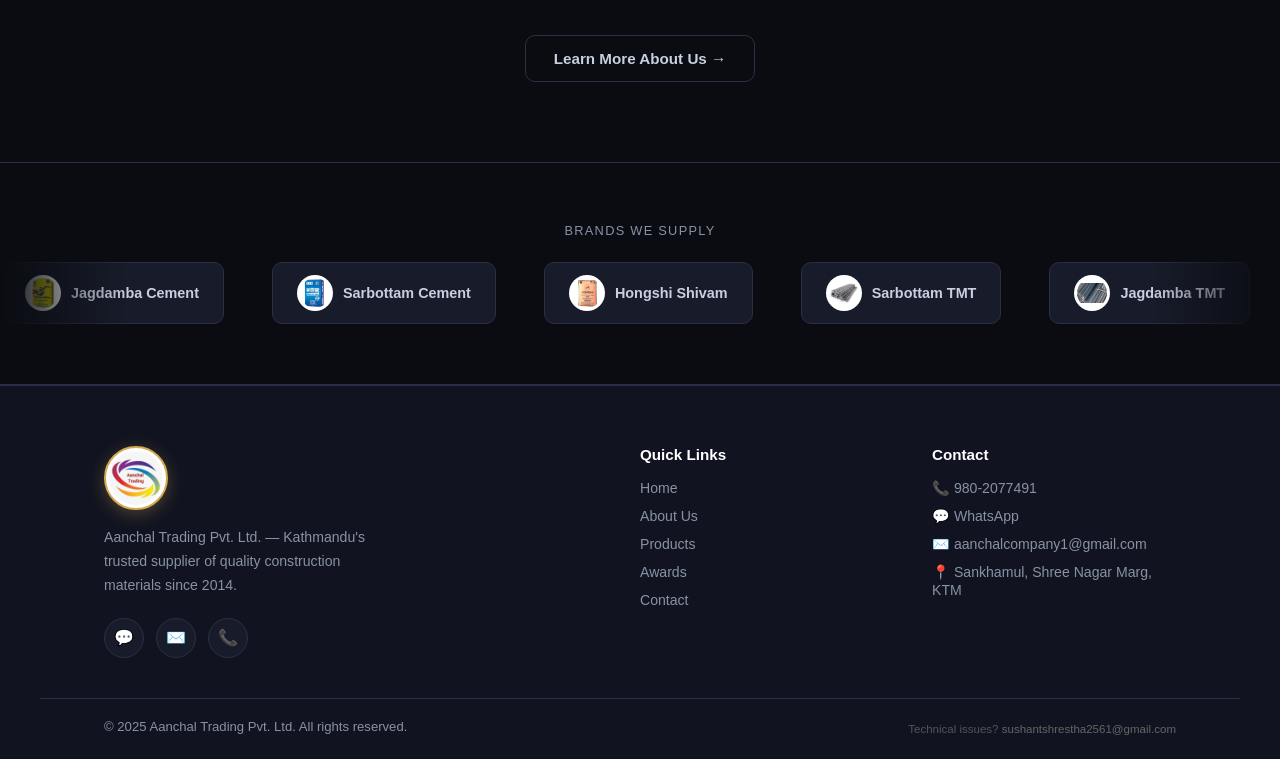
==== commit 485c54e1: "Add files via upload" ====
--- a/index.html
+++ b/index.html
@@ -2,9 +2,13 @@
 <html lang="en">
 <head>
 <meta charset="UTF-8"/>
+<link rel="icon" type="image/x-icon" href="assets/images/favicon.ico"/>
+<link rel="icon" type="image/png" sizes="32x32" href="assets/images/favicon.ico"/>
+<link rel="apple-touch-icon" href="assets/images/icon-192.png"/>
+<link rel="manifest" href="manifest.json"/>
 <title>Aanchal Trading | Cement & Steel Supplier in Kathmandu, Nepal</title>
 <meta name="description" content="Aanchal Trading Pvt. Ltd. — Kathmandu's trusted supplier of Jagdamba, Sarbottam, Hongshi cement and Sarbottam, Jagdamba TMT steel since 2014. Get quote on WhatsApp."/>
-<meta name="keywords" content="cement supplier Kathmandu, TMT steel Nepal, Jagdamba cement dealer, Sarbottam cement Kathmandu, construction materials Nepal, Hongshi cement, building materials supplier"/>
+<meta name="keywords" content="jagdamba cement kathmandu, sarbottam tmt kathmandu, hongshi cement price nepal, cement dealer sankhamul, sarbottam cement dealer nepal, construction material kathmandu, jagdamba tmt nepal, huaxin cement nepal, tansen cement nepal, cement shop kathmandu, tmt steel nepal price, building materials supplier kathmandu, authorized cement dealer nepal, PPC cement price kathmandu, OPC cement nepal"/>
 <meta name="author" content="Aanchal Trading Pvt. Ltd."/>
 <meta name="robots" content="index, follow, max-snippet:-1, max-image-preview:large, max-video-preview:-1"/>
 <link rel="canonical" href="https://www.aanchaltrading.com.np/"/>
@@ -15,7 +19,7 @@
 <meta property="og:url" content="https://www.aanchaltrading.com.np/"/>
 <meta property="og:title" content="Aanchal Trading | Quality Construction Materials Nepal"/>
 <meta property="og:description" content="Buy cement & steel in Kathmandu from an authorized dealer. Jagdamba, Sarbottam, Hongshi, Huaxin & more. Call or WhatsApp us now."/>
-<meta property="og:image" content="https://www.aanchaltrading.com.np/assets/images/banner_cement.png"/>
+<meta property="og:image" content="https://www.aanchaltrading.com.np/assets/images/banner_cement_opt.jpg"/>
 <meta property="og:image:width" content="1200"/>
 <meta property="og:image:height" content="630"/>
 <meta property="og:locale" content="en_NP"/>
@@ -25,7 +29,7 @@
 <meta name="twitter:card" content="summary_large_image"/>
 <meta name="twitter:title" content="Aanchal Trading | Quality Construction Materials Nepal"/>
 <meta name="twitter:description" content="Buy cement & steel in Kathmandu from an authorized dealer. Jagdamba, Sarbottam, Hongshi, Huaxin & more. Call or WhatsApp us now."/>
-<meta name="twitter:image" content="https://www.aanchaltrading.com.np/assets/images/banner_cement.png"/>
+<meta name="twitter:image" content="https://www.aanchaltrading.com.np/assets/images/banner_cement_opt.jpg"/>
 
 <!-- Geo -->
 <meta name="geo.region" content="NP-BA"/>
@@ -45,7 +49,7 @@
     "description": "Authorized dealer of Jagdamba, Sarbottam, Hongshi, Huaxin cement and TMT steel bars in Kathmandu since 2014.",
     "url": "https://www.aanchaltrading.com.np",
     "logo": "https://www.aanchaltrading.com.np/assets/images/aanchal_logo_new.png",
-    "image": "https://www.aanchaltrading.com.np/assets/images/banner_cement.png",
+    "image": "https://www.aanchaltrading.com.np/assets/images/banner_cement_opt.jpg",
     "telephone": "+977-9802077491",
     "email": "aanchalcompany1@gmail.com",
     "foundingDate": "2014",
@@ -62,11 +66,30 @@
     "geo": {
       "@type": "GeoCoordinates",
       "latitude": 27.6842,
-      "longitude": 85.3240
+      "longitude": 85.324
     },
     "openingHoursSpecification": [
-      {"@type":"OpeningHoursSpecification","dayOfWeek":["Sunday","Monday","Tuesday","Wednesday","Thursday","Friday"],"opens":"07:00","closes":"19:00"},
-      {"@type":"OpeningHoursSpecification","dayOfWeek":["Saturday"],"opens":"08:00","closes":"17:00"}
+      {
+        "@type": "OpeningHoursSpecification",
+        "dayOfWeek": [
+          "Sunday",
+          "Monday",
+          "Tuesday",
+          "Wednesday",
+          "Thursday",
+          "Friday"
+        ],
+        "opens": "07:00",
+        "closes": "19:00"
+      },
+      {
+        "@type": "OpeningHoursSpecification",
+        "dayOfWeek": [
+          "Saturday"
+        ],
+        "opens": "08:00",
+        "closes": "17:00"
+      }
     ],
     "sameAs": [
       "https://www.facebook.com/aanchaltrading"
@@ -75,10 +98,34 @@
       "@type": "OfferCatalog",
       "name": "Construction Materials",
       "itemListElement": [
-        {"@type":"Offer","itemOffered":{"@type":"Product","name":"Jagdamba PPC Cement"}},
-        {"@type":"Offer","itemOffered":{"@type":"Product","name":"Sarbottam TMT Steel"}},
-        {"@type":"Offer","itemOffered":{"@type":"Product","name":"Hongshi Cement"}},
-        {"@type":"Offer","itemOffered":{"@type":"Product","name":"Huaxin Cement"}}
+        {
+          "@type": "Offer",
+          "itemOffered": {
+            "@type": "Product",
+            "name": "Jagdamba PPC Cement"
+          }
+        },
+        {
+          "@type": "Offer",
+          "itemOffered": {
+            "@type": "Product",
+            "name": "Sarbottam TMT Steel"
+          }
+        },
+        {
+          "@type": "Offer",
+          "itemOffered": {
+            "@type": "Product",
+            "name": "Hongshi Cement"
+          }
+        },
+        {
+          "@type": "Offer",
+          "itemOffered": {
+            "@type": "Product",
+            "name": "Huaxin Cement"
+          }
+        }
       ]
     }
   },
@@ -89,9 +136,50 @@
     "name": "Aanchal Trading",
     "potentialAction": {
       "@type": "SearchAction",
-      "target": {"@type":"EntryPoint","urlTemplate":"https://www.aanchaltrading.com.np/products.html?q={search_term_string}"},
+      "target": {
+        "@type": "EntryPoint",
+        "urlTemplate": "https://www.aanchaltrading.com.np/products.html?q={search_term_string}"
+      },
       "query-input": "required name=search_term_string"
     }
+  },
+  {
+    "@context": "https://schema.org",
+    "@type": "FAQPage",
+    "mainEntity": [
+      {
+        "@type": "Question",
+        "name": "Where can I buy Jagdamba cement in Kathmandu?",
+        "acceptedAnswer": {
+          "@type": "Answer",
+          "text": "Aanchal Trading Pvt. Ltd. at Sankhamul, Kathmandu is an authorized dealer of Jagdamba PPC and OPC cement. Call 980-2077491 for price."
+        }
+      },
+      {
+        "@type": "Question",
+        "name": "What is the price of Sarbottam TMT steel in Nepal?",
+        "acceptedAnswer": {
+          "@type": "Answer",
+          "text": "Sarbottam TMT Fe-500 prices vary. Contact Aanchal Trading at 980-2077491 for current Kathmandu pricing."
+        }
+      },
+      {
+        "@type": "Question",
+        "name": "Does Aanchal Trading deliver cement in Kathmandu?",
+        "acceptedAnswer": {
+          "@type": "Answer",
+          "text": "Yes, Aanchal Trading offers 48-hour delivery within Kathmandu Valley. WhatsApp or call 980-2077491."
+        }
+      },
+      {
+        "@type": "Question",
+        "name": "Is Aanchal Trading an authorized Hongshi cement dealer?",
+        "acceptedAnswer": {
+          "@type": "Answer",
+          "text": "Yes, Aanchal Trading is authorized dealer for Hongshi Shivam, Jagdamba, Sarbottam, and Huaxin Cement in Kathmandu."
+        }
+      }
+    ]
   }
 ]
 </script>
@@ -160,6 +248,47 @@
 <link rel="alternate" hreflang="ne" href="https://www.aanchaltrading.com.np/"/>
 <link rel="alternate" hreflang="x-default" href="https://www.aanchaltrading.com.np/"/>
 <link rel="preload" as="image" href="assets/images/aanchal_logo_new.png"/>
+<!-- SEO: Geographic & Language targeting -->
+<meta name="geo.region" content="NP-BA"/>
+<meta name="geo.placename" content="Kathmandu, Nepal"/>
+<meta name="geo.position" content="27.6842;85.3240"/>
+<meta name="ICBM" content="27.6842, 85.3240"/>
+<meta name="language" content="en-NP"/>
+<meta name="coverage" content="Nepal"/>
+<meta name="distribution" content="local"/>
+<meta name="rating" content="General"/>
+<meta name="revisit-after" content="7 days"/>
+<!-- SEO: Mobile & PWA -->
+<meta name="theme-color" content="#d4a853"/>
+<meta name="mobile-web-app-capable" content="yes"/>
+<meta name="apple-mobile-web-app-capable" content="yes"/>
+<meta name="apple-mobile-web-app-status-bar-style" content="black-translucent"/>
+<meta name="apple-mobile-web-app-title" content="Aanchal Trading"/>
+<meta name="application-name" content="Aanchal Trading"/>
+<meta name="format-detection" content="telephone=no"/>
+<!-- SEO: OG extras -->
+<meta property="og:locale" content="en_NP"/>
+<meta property="og:locale:alternate" content="ne_NP"/>
+<meta property="business:contact_data:locality" content="Kathmandu"/>
+<meta property="business:contact_data:region" content="Bagmati Province"/>
+<meta property="business:contact_data:country_name" content="Nepal"/>
+<meta property="business:contact_data:phone_number" content="+977-9802077491"/>
+<meta property="business:contact_data:email" content="aanchalcompany1@gmail.com"/>
+<meta property="business:contact_data:street_address" content="Sankhamul, Shree Nagar Marg"/>
+<!-- SEO: Twitter extras -->
+<meta name="twitter:site" content="@aanchaltrading"/>
+<meta name="twitter:creator" content="@aanchaltrading"/>
+<!-- SEO: Category & classification -->
+<meta name="category" content="Construction Materials, Building Supply, Hardware"/>
+<meta name="classification" content="Business, Construction, Nepal"/>
+<meta name="subject" content="Cement and Steel Construction Materials Supplier Kathmandu Nepal"/>
+<!-- SEO: Indexing hints -->
+<meta name="googlebot" content="index, follow, max-snippet:-1, max-image-preview:large"/>
+<meta name="bingbot" content="index, follow"/>
+<!-- SEO: Page speed hints -->
+<link rel="dns-prefetch" href="//fonts.googleapis.com"/>
+<link rel="dns-prefetch" href="//cdnjs.cloudflare.com"/>
+<link rel="dns-prefetch" href="//www.google.com"/>
 </head>
 <body>
 <div class="cursor-glow"></div>
@@ -187,7 +316,7 @@
 <nav>
   <div class="nav-inner">
     <a href="index.html" class="nav-logo">
-      <img src="assets/images/aanchal_logo_new.png" alt="Logo"/>
+      <img src="assets/images/aanchal_logo_new.png" alt="Aanchal Trading Logo"/>
       <div class="nav-logo-text">
         <span class="brand-en" data-en>Aanchal Trading</span>
         <span class="brand-en" data-np>आंचल ट्रेडिङ</span>
@@ -197,7 +326,7 @@
     </a>
     <ul class="nav-links">
       <li><a href="index.html" class="active"><span data-en>Home</span><span data-np>गृह</span></a></li>
-      <li><a href="products.html"><span data-en>Products</span><span data-np>उत्पादन</span></a></li>
+      <li><a href="products.html"><span data-en>Products</span><span data-np>उत्पादनहरू</span></a></li>
       <li><a href="awards.html"><span data-en>Awards</span><span data-np>पुरस्कार</span></a></li>
       <li><a href="about.html"><span data-en>About</span><span data-np>हाम्रो बारे</span></a></li>
       <li><a href="contact.html"><span data-en>Contact</span><span data-np>सम्पर्क</span></a></li>
@@ -212,7 +341,7 @@
 </nav>
 <div class="mobile-menu" id="mobile-menu">
   <a href="index.html">🏠 <span data-en>Home</span><span data-np>गृह</span></a>
-  <a href="products.html">📦 <span data-en>Products</span><span data-np>उत्पादन</span></a>
+  <a href="products.html">📦 <span data-en>Products</span><span data-np>उत्पादनहरू</span></a>
   <a href="awards.html">🏆 <span data-en>Awards</span><span data-np>पुरस्कार</span></a>
   <a href="about.html">🏢 <span data-en>About</span><span data-np>हाम्रो बारे</span></a>
   <a href="contact.html">📞 <span data-en>Contact</span><span data-np>सम्पर्क</span></a>
@@ -274,7 +403,7 @@
     </div>
     <div class="hero-visual">
       <div class="hero-img-wrap">
-        <img src="assets/images/banner_cement.png" alt="Aanchal Trading Products" loading="eager"/>
+        <img src="assets/images/banner_cement_opt.jpg" alt="Aanchal Trading Construction Materials Kathmandu" loading="eager"/>
       </div>
       <div class="hero-floats">
         <div class="float-card">
@@ -339,18 +468,18 @@
   <div class="brands-label"><span data-en>Brands We Supply</span><span data-np>हामी आपूर्ति गर्ने ब्राण्डहरू</span></div>
   <div class="marquee-wrap">
     <div class="marquee-track">
-      <div class="brand-item"><img src="assets/images/jagdamba_ppc.png" alt="Jagdamba"/>Jagdamba Cement</div>
-      <div class="brand-item"><img src="assets/images/sarbottam_cement.png" alt="Sarbottam"/>Sarbottam Cement</div>
-      <div class="brand-item"><img src="assets/images/hongshi_ppc.png" alt="Hongshi"/>Hongshi Shivam</div>
-      <div class="brand-item">🔩 Sarbottam TMT</div>
-      <div class="brand-item">🔩 Jagdamba TMT</div>
-      <div class="brand-item">🚿 Asian Paints Bathsense</div>
-      <div class="brand-item"><img src="assets/images/jagdamba_ppc.png" alt="Jagdamba"/>Jagdamba Cement</div>
-      <div class="brand-item"><img src="assets/images/sarbottam_cement.png" alt="Sarbottam"/>Sarbottam Cement</div>
-      <div class="brand-item"><img src="assets/images/hongshi_ppc.png" alt="Hongshi"/>Hongshi Shivam</div>
-      <div class="brand-item">🔩 Sarbottam TMT</div>
-      <div class="brand-item">🔩 Jagdamba TMT</div>
-      <div class="brand-item">🚿 Asian Paints Bathsense</div>
+      <div class="brand-item"><img src="assets/images/jagdamba_ppc.png" alt="Jagdamba Cement Nepal"/>Jagdamba Cement</div>
+      <div class="brand-item"><img src="assets/images/sarbottam_cement.png" alt="Sarbottam Cement Nepal"/>Sarbottam Cement</div>
+      <div class="brand-item"><img src="assets/images/hongshi_ppc.png" alt="Hongshi Shivam Cement Nepal"/>Hongshi Shivam</div>
+      <div class="brand-item"><img src="assets/images/sarbottam_tmt.png" alt="Sarbottam TMT Fe-500 Steel Bar Kathmandu"/>Sarbottam TMT</div>
+      <div class="brand-item"><img src="assets/images/jagdamba_tmt.png" alt="Jagdamba TMT Steel Bar Nepal"/>Jagdamba TMT</div>
+      <div class="brand-item"><img src="assets/images/bathsense.jpeg" alt="Asian Paints Bathsense"/>Asian Paints Bathsense</div>
+      <div class="brand-item"><img src="assets/images/jagdamba_ppc.png" alt="Jagdamba Cement Nepal"/>Jagdamba Cement</div>
+      <div class="brand-item"><img src="assets/images/sarbottam_cement.png" alt="Sarbottam Cement Nepal"/>Sarbottam Cement</div>
+      <div class="brand-item"><img src="assets/images/hongshi_ppc.png" alt="Hongshi Shivam Cement Nepal"/>Hongshi Shivam</div>
+      <div class="brand-item"><img src="assets/images/sarbottam_tmt.png" alt="Sarbottam TMT Fe-500 Steel Bar Kathmandu"/>Sarbottam TMT</div>
+      <div class="brand-item"><img src="assets/images/jagdamba_tmt.png" alt="Jagdamba TMT Steel Bar Nepal"/>Jagdamba TMT</div>
+      <div class="brand-item"><img src="assets/images/bathsense.jpeg" alt="Asian Paints Bathsense"/>Asian Paints Bathsense</div>
     </div>
   </div>
 </section>
--- a/assets/css/style.css
+++ b/assets/css/style.css
@@ -241,3 +241,89 @@
 body.np [data-np].inline-block{display:inline-block !important}
 body.np [data-np].inline-flex{display:inline-flex !important}
 body.np [data-np].flex{display:flex !important}
+
+/* ===== ENHANCED MOBILE OPTIMIZATIONS ===== */
+@media(max-width:480px){
+  :root{--nav-h:60px}
+  nav{padding:0 4%}
+  .nav-logo img{height:38px;width:38px}
+  .brand-en{font-size:.95rem}
+  .brand-np{font-size:.62rem}
+  .dark-toggle,.lang-toggle{padding:6px 8px;font-size:.78rem}
+  
+  /* Hero mobile */
+  .hero-content{padding:0 4%}
+  .hero-badge{font-size:.75rem;padding:6px 12px}
+  .hero-btns{flex-direction:column;gap:10px}
+  .btn-primary,.btn-secondary{width:100%;justify-content:center;padding:13px 20px}
+  .hero-stats{flex-wrap:wrap;gap:16px}
+  .stat-num{font-size:1.6rem}
+  .hero-floats{flex-direction:column}
+  .float-card{flex:1 1 100%}
+  
+  /* Page hero mobile */
+  .page-hero{padding:100px 4% 50px}
+  .page-hero-title{font-size:clamp(1.6rem,7vw,2.4rem)}
+  
+  /* Section spacing */
+  section{padding:48px 0}
+  .section-wrap{padding:0 4%}
+  .section-title{font-size:clamp(1.5rem,6vw,2rem)}
+  
+  /* Products grid */
+  .products-grid{grid-template-columns:1fr}
+  .product-img-wrap{height:180px}
+  
+  /* Awards grid */
+  .awards-grid{grid-template-columns:1fr}
+  .award-img{height:220px}
+  
+  /* About */
+  .about-stats{grid-template-columns:1fr 1fr;gap:12px}
+  .ab-stat{padding:16px}
+  .ab-stat-num{font-size:1.6rem}
+  
+  /* Value grid */
+  .value-grid{grid-template-columns:1fr}
+  
+  /* Contact */
+  .contact-form{padding:24px 20px}
+  .map-wrap{height:260px}
+  
+  /* Footer */
+  .footer-inner{grid-template-columns:1fr;gap:32px}
+  .footer-bottom{flex-direction:column;text-align:center}
+  
+  /* Brand marquee on mobile */
+  .brand-item{min-width:160px;padding:10px 16px;font-size:.82rem}
+  .brand-item img{height:28px;width:28px}
+  
+  /* Highlights */
+  .highlights-grid{grid-template-columns:1fr}
+  .hl-card{padding:24px 20px}
+  
+  /* Timeline */
+  .journey-grid{grid-template-columns:1fr !important;gap:32px !important}
+  
+  /* Contact items */
+  .contact-item{padding:14px}
+  .c-icon{width:36px;height:36px}
+}
+
+/* Disable heavy cursor glow on mobile/touch */
+@media(hover:none),(pointer:coarse){
+  .cursor-glow{display:none}
+  .hero-grid{display:none}
+  .hl-card:hover,.product-card:hover,.award-card:hover{transform:none}
+}
+
+/* Improve touch targets */
+@media(max-width:600px){
+  .mobile-menu a{padding:14px 0;font-size:1rem}
+  .wa-btn{padding:12px 14px;font-size:.9rem}
+  .nav-cta{display:none}
+}
+
+/* Prevent overflow on small screens */
+.marquee-wrap{-webkit-overflow-scrolling:touch}
+body{-webkit-text-size-adjust:100%}
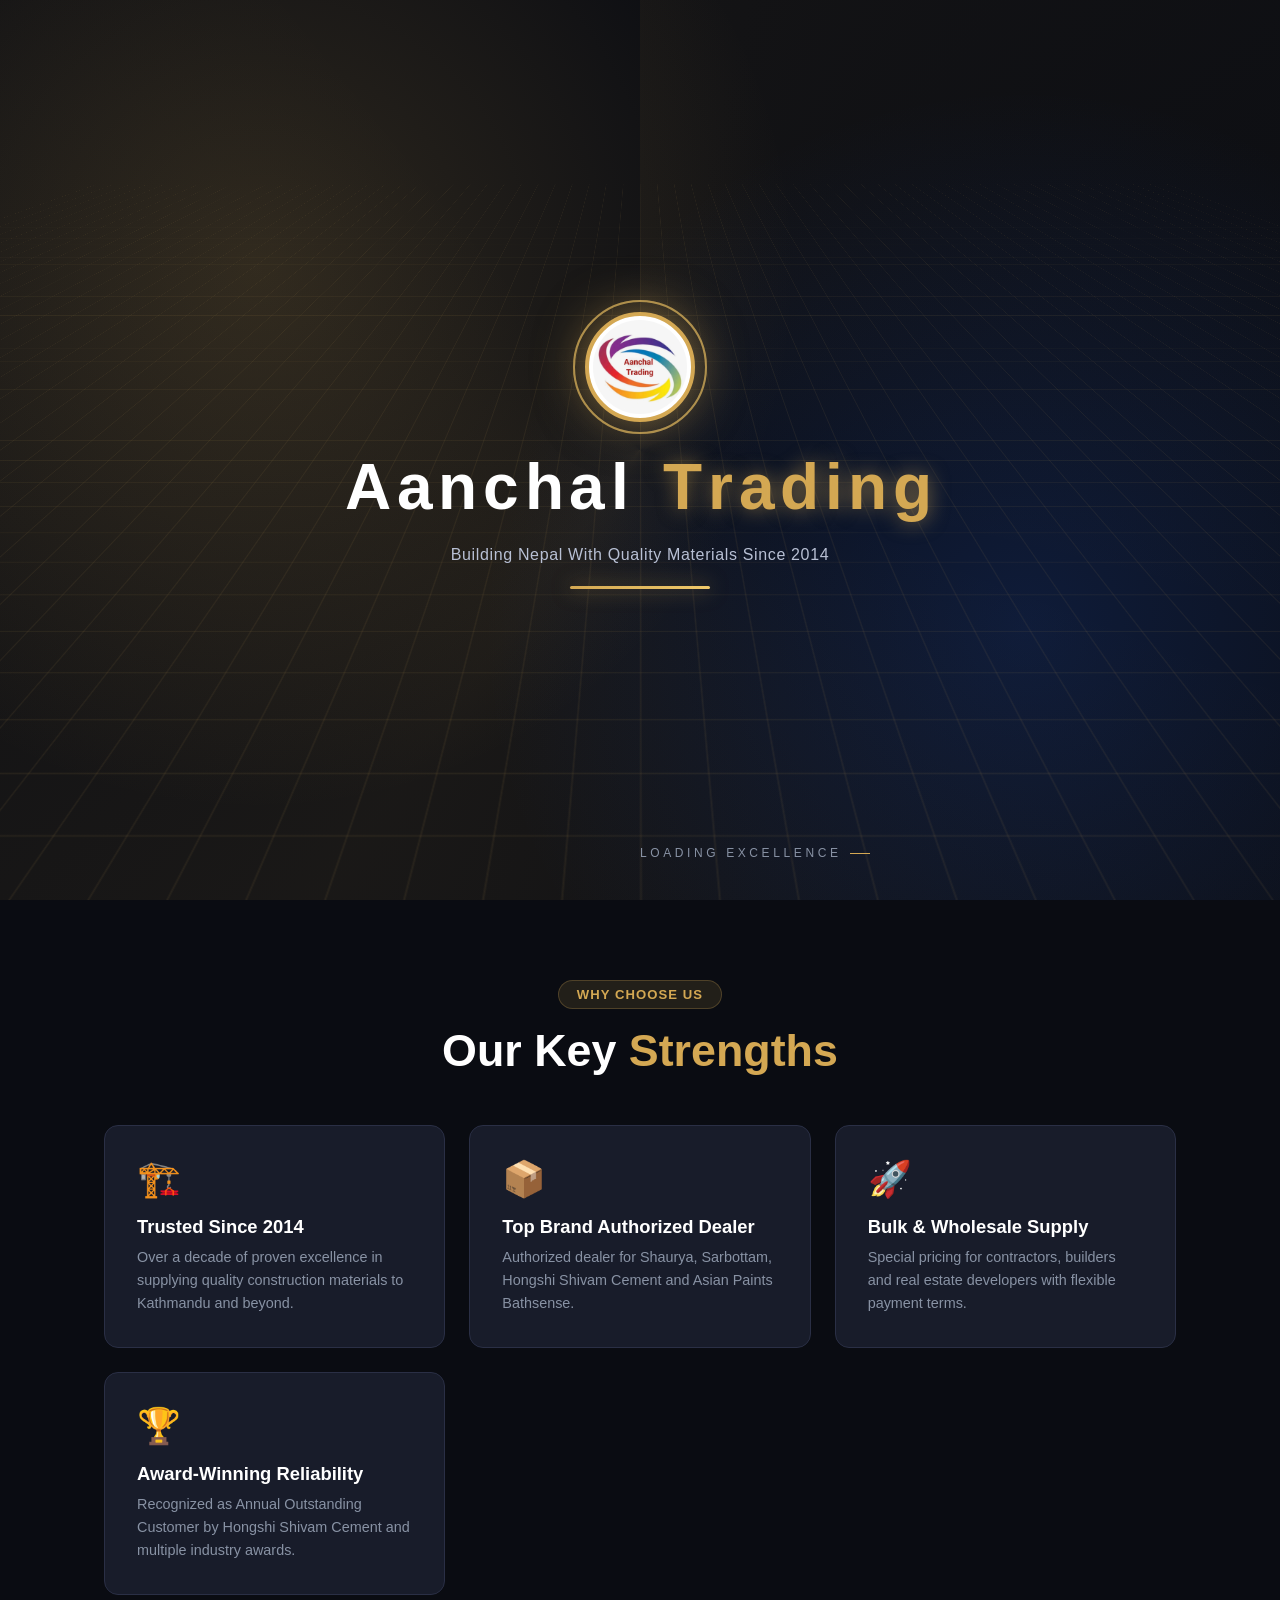
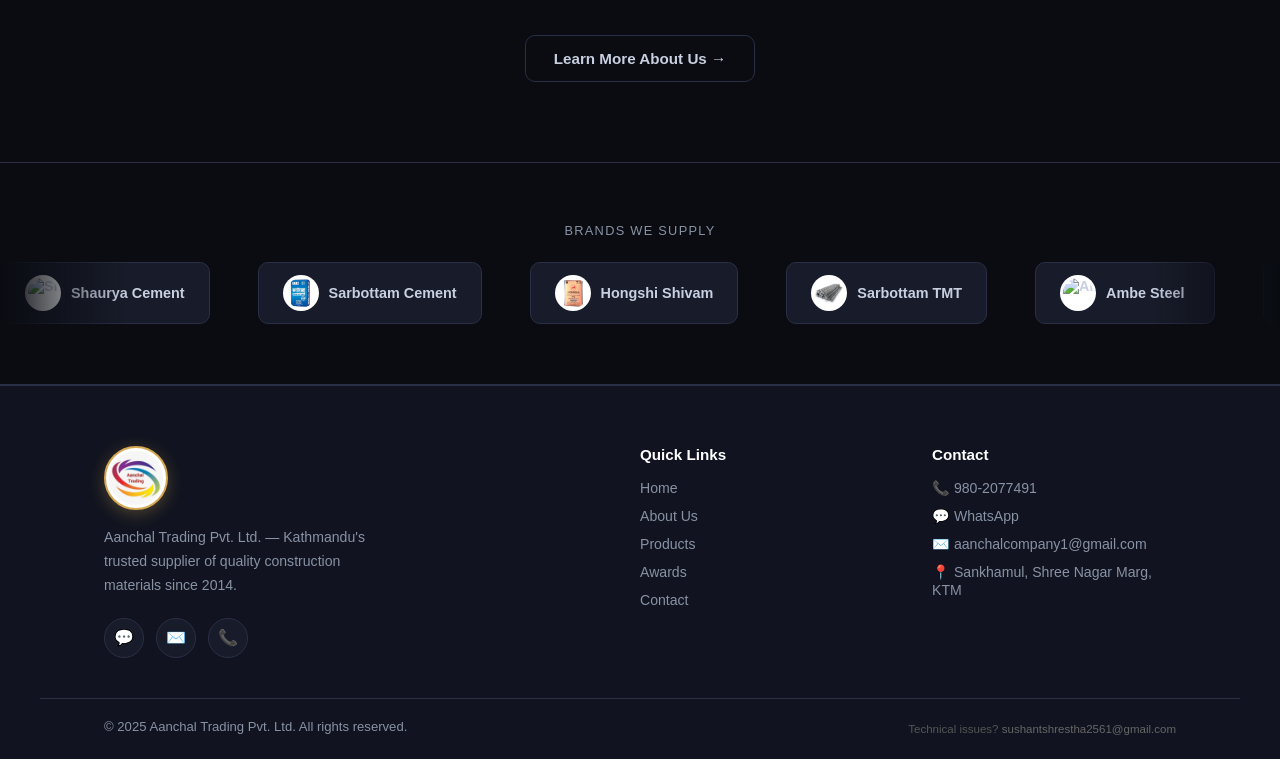
==== commit 523e513b: "Add files via upload" ====
--- a/index.html
+++ b/index.html
@@ -7,8 +7,8 @@
 <link rel="apple-touch-icon" href="assets/images/icon-192.png"/>
 <link rel="manifest" href="manifest.json"/>
 <title>Aanchal Trading | Cement & Steel Supplier in Kathmandu, Nepal</title>
-<meta name="description" content="Aanchal Trading Pvt. Ltd. — Kathmandu's trusted supplier of Jagdamba, Sarbottam, Hongshi cement and Sarbottam, Jagdamba TMT steel since 2014. Get quote on WhatsApp."/>
-<meta name="keywords" content="jagdamba cement kathmandu, sarbottam tmt kathmandu, hongshi cement price nepal, cement dealer sankhamul, sarbottam cement dealer nepal, construction material kathmandu, jagdamba tmt nepal, huaxin cement nepal, tansen cement nepal, cement shop kathmandu, tmt steel nepal price, building materials supplier kathmandu, authorized cement dealer nepal, PPC cement price kathmandu, OPC cement nepal"/>
+<meta name="description" content="Aanchal Trading Pvt. Ltd. — Kathmandu's trusted supplier of Shaurya, Shivam, Sarbottam, Hongshi cement and Sarbottam, Ambe, Shree TMT steel since 2014. Get quote on WhatsApp."/>
+<meta name="keywords" content="sarbottam tmt kathmandu, hongshi cement price nepal, cement dealer sankhamul, sarbottam cement dealer nepal, construction material kathmandu, tansen cement nepal, cement shop kathmandu, tmt steel nepal price, building materials supplier kathmandu, authorized cement dealer nepal, PPC cement price kathmandu, OPC cement nepal, shaurya cement kathmandu, shivam cement nepal, ambe steel nepal, shree steel nepal"/>
 <meta name="author" content="Aanchal Trading Pvt. Ltd."/>
 <meta name="robots" content="index, follow, max-snippet:-1, max-image-preview:large, max-video-preview:-1"/>
 <link rel="canonical" href="https://www.aanchaltrading.com.np/"/>
@@ -18,7 +18,7 @@
 <meta property="og:site_name" content="Aanchal Trading"/>
 <meta property="og:url" content="https://www.aanchaltrading.com.np/"/>
 <meta property="og:title" content="Aanchal Trading | Quality Construction Materials Nepal"/>
-<meta property="og:description" content="Buy cement & steel in Kathmandu from an authorized dealer. Jagdamba, Sarbottam, Hongshi, Huaxin & more. Call or WhatsApp us now."/>
+<meta property="og:description" content="Buy cement & steel in Kathmandu from an authorized dealer. Shaurya, Shivam, Sarbottam, Hongshi & more. Call or WhatsApp us now."/>
 <meta property="og:image" content="https://www.aanchaltrading.com.np/assets/images/banner_cement_opt.jpg"/>
 <meta property="og:image:width" content="1200"/>
 <meta property="og:image:height" content="630"/>
@@ -28,7 +28,7 @@
 <!-- Twitter Card -->
 <meta name="twitter:card" content="summary_large_image"/>
 <meta name="twitter:title" content="Aanchal Trading | Quality Construction Materials Nepal"/>
-<meta name="twitter:description" content="Buy cement & steel in Kathmandu from an authorized dealer. Jagdamba, Sarbottam, Hongshi, Huaxin & more. Call or WhatsApp us now."/>
+<meta name="twitter:description" content="Buy cement & steel in Kathmandu from an authorized dealer. Shaurya, Shivam, Sarbottam, Hongshi & more. Call or WhatsApp us now."/>
 <meta name="twitter:image" content="https://www.aanchaltrading.com.np/assets/images/banner_cement_opt.jpg"/>
 
 <!-- Geo -->
@@ -46,7 +46,7 @@
     "@id": "https://www.aanchaltrading.com.np/#business",
     "name": "Aanchal Trading Pvt. Ltd.",
     "alternateName": "Aanchal Trading",
-    "description": "Authorized dealer of Jagdamba, Sarbottam, Hongshi, Huaxin cement and TMT steel bars in Kathmandu since 2014.",
+    "description": "Authorized dealer of Shaurya, Shivam, Sarbottam, Hongshi cement and TMT steel bars in Kathmandu since 2014.",
     "url": "https://www.aanchaltrading.com.np",
     "logo": "https://www.aanchaltrading.com.np/assets/images/aanchal_logo_new.png",
     "image": "https://www.aanchaltrading.com.np/assets/images/banner_cement_opt.jpg",
@@ -102,7 +102,7 @@
           "@type": "Offer",
           "itemOffered": {
             "@type": "Product",
-            "name": "Jagdamba PPC Cement"
+            "name": "Shaurya Cement"
           }
         },
         {
@@ -123,7 +123,7 @@
           "@type": "Offer",
           "itemOffered": {
             "@type": "Product",
-            "name": "Huaxin Cement"
+            "name": "Shivam Cement"
           }
         }
       ]
@@ -149,10 +149,10 @@
     "mainEntity": [
       {
         "@type": "Question",
-        "name": "Where can I buy Jagdamba cement in Kathmandu?",
+        "name": "Where can I buy Shaurya cement in Kathmandu?",
         "acceptedAnswer": {
           "@type": "Answer",
-          "text": "Aanchal Trading Pvt. Ltd. at Sankhamul, Kathmandu is an authorized dealer of Jagdamba PPC and OPC cement. Call 980-2077491 for price."
+          "text": "Aanchal Trading Pvt. Ltd. at Sankhamul, Kathmandu is an authorized dealer of Shaurya cement (OPC 43, PPC, 53 Grade OPC). Call 980-2077491 for price."
         }
       },
       {
@@ -176,7 +176,7 @@
         "name": "Is Aanchal Trading an authorized Hongshi cement dealer?",
         "acceptedAnswer": {
           "@type": "Answer",
-          "text": "Yes, Aanchal Trading is authorized dealer for Hongshi Shivam, Jagdamba, Sarbottam, and Huaxin Cement in Kathmandu."
+          "text": "Yes, Aanchal Trading is authorized dealer for Hongshi Shivam, Shaurya, Shivam, and Sarbottam Cement in Kathmandu."
         }
       }
     ]
@@ -444,7 +444,7 @@
       <div class="hl-card" data-aos="fade-up" data-aos-delay="100">
         <div class="hl-icon">📦</div>
         <div class="hl-title"><span data-en>Top Brand Authorized Dealer</span><span data-np>शीर्ष ब्राण्डको अधिकृत डिलर</span></div>
-        <p class="hl-desc"><span data-en>Authorized dealer for Jagdamba, Sarbottam, Hongshi Shivam Cement and Asian Paints Bathsense.</span><span data-np>जगदम्बा, सर्वोत्तम, होङशी सिभ्याम सिमेन्ट र एसियन पेन्ट्स बाथसेन्सको अधिकृत डिलर।</span></p>
+        <p class="hl-desc"><span data-en>Authorized dealer for Shaurya, Sarbottam, Hongshi Shivam Cement and Asian Paints Bathsense.</span><span data-np>शौर्य, सर्वोत्तम, होङशी सिभ्याम सिमेन्ट र एसियन पेन्ट्स बाथसेन्सको अधिकृत डिलर।</span></p>
       </div>
       <div class="hl-card" data-aos="fade-up" data-aos-delay="200">
         <div class="hl-icon">🚀</div>
@@ -468,17 +468,17 @@
   <div class="brands-label"><span data-en>Brands We Supply</span><span data-np>हामी आपूर्ति गर्ने ब्राण्डहरू</span></div>
   <div class="marquee-wrap">
     <div class="marquee-track">
-      <div class="brand-item"><img src="assets/images/jagdamba_ppc.png" alt="Jagdamba Cement Nepal"/>Jagdamba Cement</div>
+      <div class="brand-item"><img src="assets/images/shaurya_ppc_cement.png" alt="Shaurya Cement Nepal"/>Shaurya Cement</div>
       <div class="brand-item"><img src="assets/images/sarbottam_cement.png" alt="Sarbottam Cement Nepal"/>Sarbottam Cement</div>
       <div class="brand-item"><img src="assets/images/hongshi_ppc.png" alt="Hongshi Shivam Cement Nepal"/>Hongshi Shivam</div>
       <div class="brand-item"><img src="assets/images/sarbottam_tmt.png" alt="Sarbottam TMT Fe-500 Steel Bar Kathmandu"/>Sarbottam TMT</div>
-      <div class="brand-item"><img src="assets/images/jagdamba_tmt.png" alt="Jagdamba TMT Steel Bar Nepal"/>Jagdamba TMT</div>
+      <div class="brand-item"><img src="assets/images/ambe_steel.png" alt="Ambe Steel Nepal"/>Ambe Steel</div>
       <div class="brand-item"><img src="assets/images/bathsense.jpeg" alt="Asian Paints Bathsense"/>Asian Paints Bathsense</div>
-      <div class="brand-item"><img src="assets/images/jagdamba_ppc.png" alt="Jagdamba Cement Nepal"/>Jagdamba Cement</div>
+      <div class="brand-item"><img src="assets/images/shaurya_ppc_cement.png" alt="Shaurya Cement Nepal"/>Shaurya Cement</div>
       <div class="brand-item"><img src="assets/images/sarbottam_cement.png" alt="Sarbottam Cement Nepal"/>Sarbottam Cement</div>
       <div class="brand-item"><img src="assets/images/hongshi_ppc.png" alt="Hongshi Shivam Cement Nepal"/>Hongshi Shivam</div>
       <div class="brand-item"><img src="assets/images/sarbottam_tmt.png" alt="Sarbottam TMT Fe-500 Steel Bar Kathmandu"/>Sarbottam TMT</div>
-      <div class="brand-item"><img src="assets/images/jagdamba_tmt.png" alt="Jagdamba TMT Steel Bar Nepal"/>Jagdamba TMT</div>
+      <div class="brand-item"><img src="assets/images/ambe_steel.png" alt="Ambe Steel Nepal"/>Ambe Steel</div>
       <div class="brand-item"><img src="assets/images/bathsense.jpeg" alt="Asian Paints Bathsense"/>Asian Paints Bathsense</div>
     </div>
   </div>
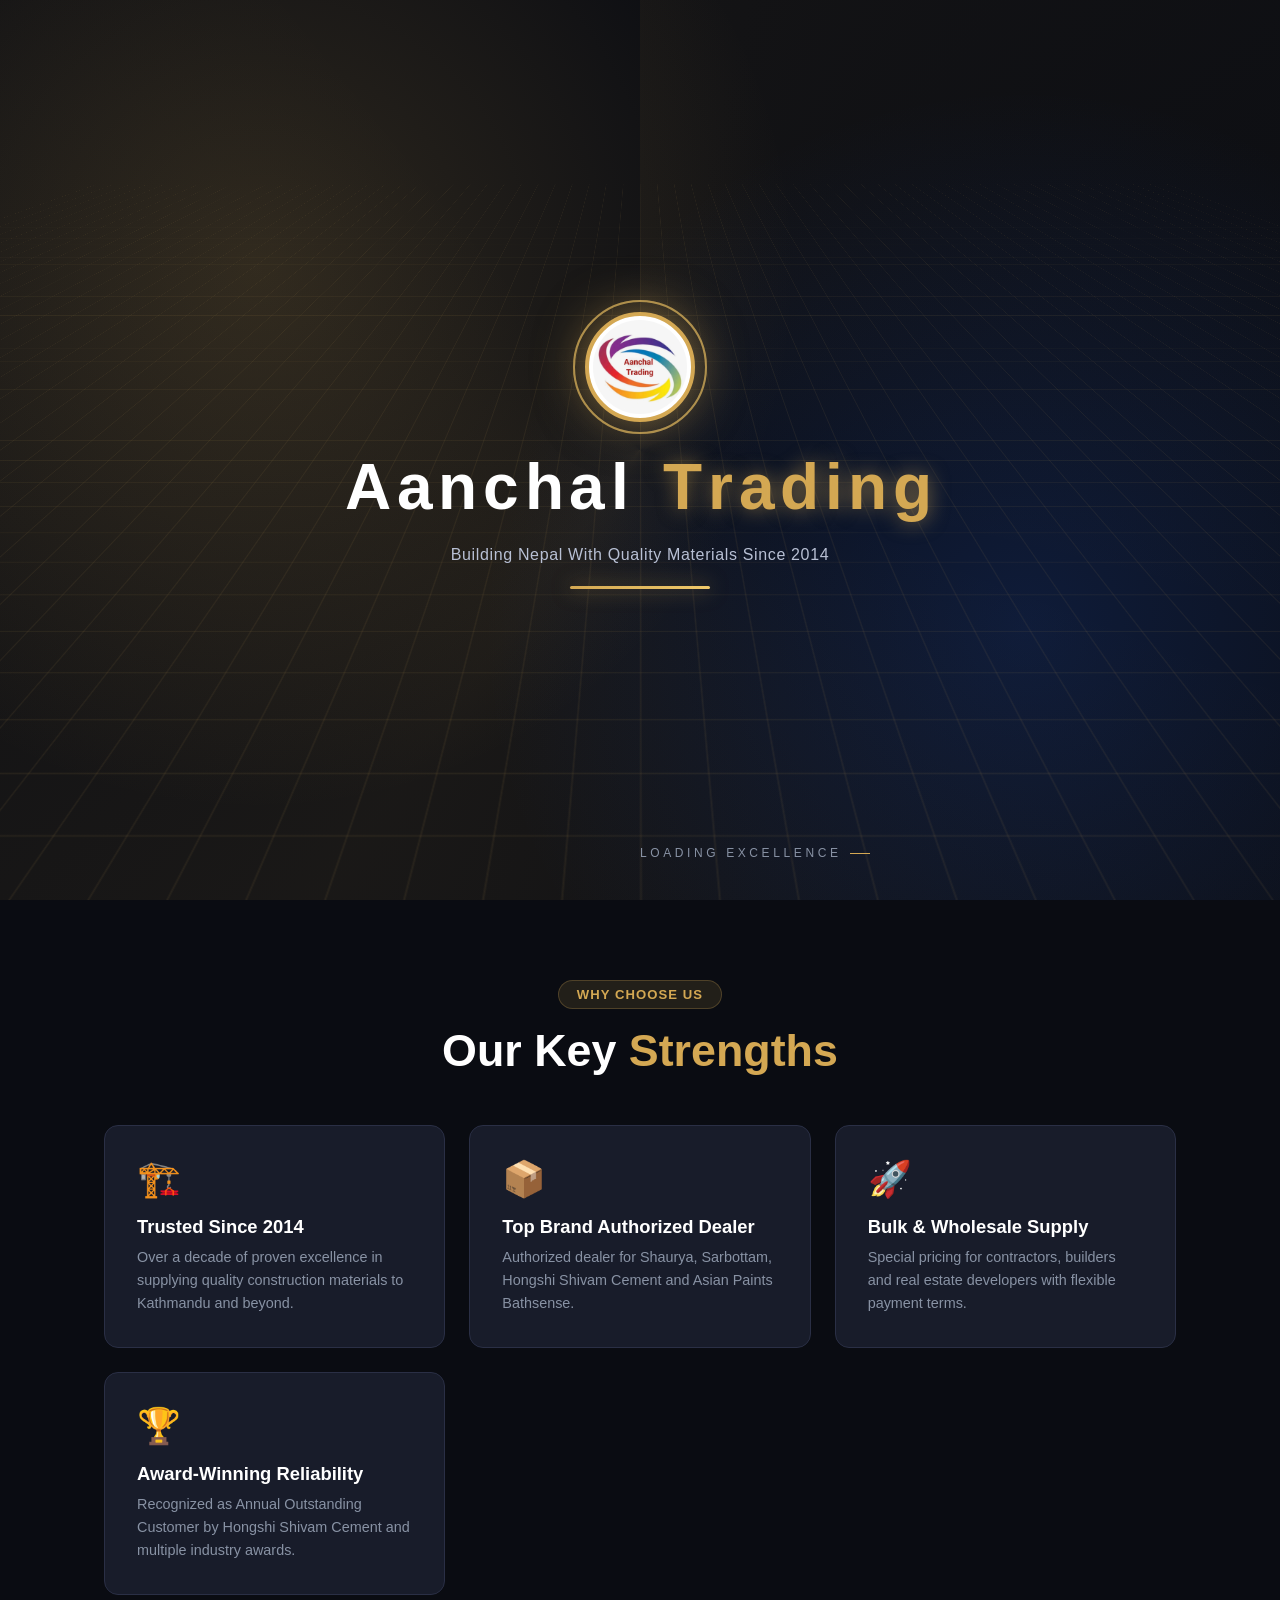
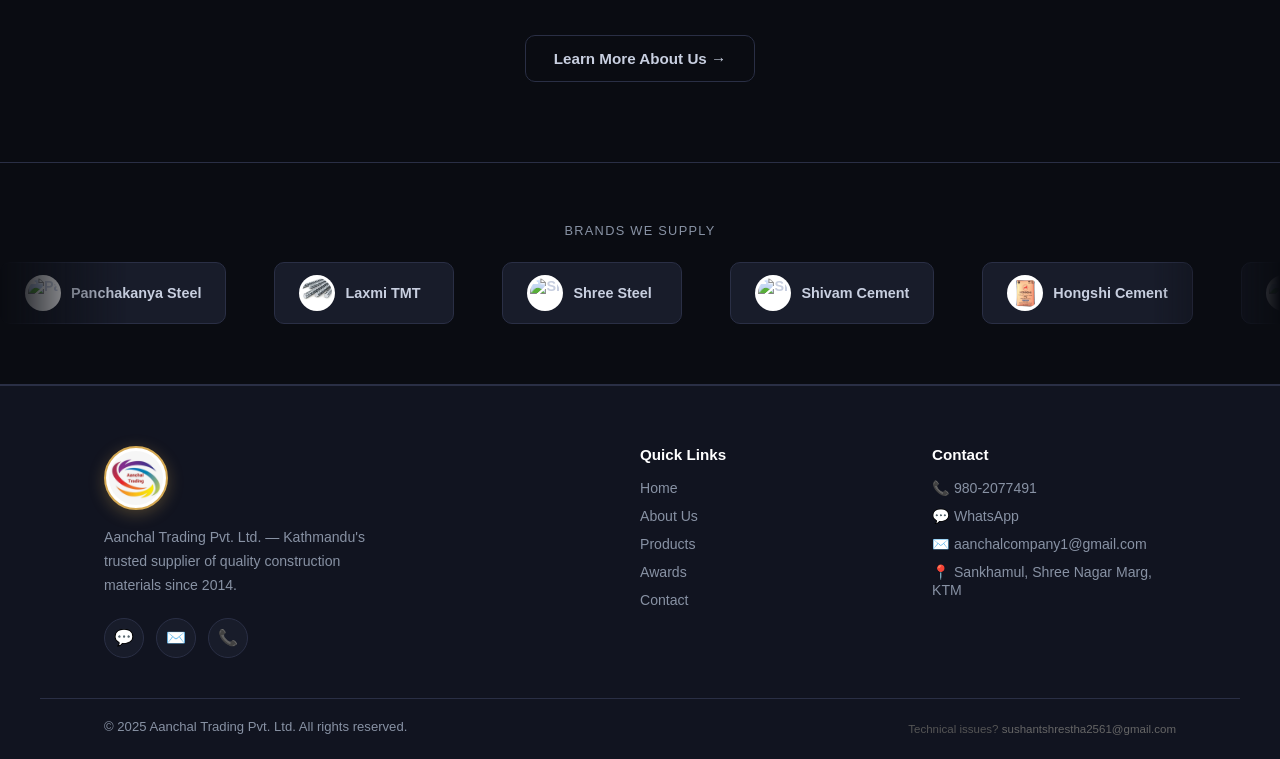
==== commit be36f09f: "Add files via upload" ====
--- a/index.html
+++ b/index.html
@@ -8,7 +8,7 @@
 <link rel="manifest" href="manifest.json"/>
 <title>Aanchal Trading | Cement & Steel Supplier in Kathmandu, Nepal</title>
 <meta name="description" content="Aanchal Trading Pvt. Ltd. — Kathmandu's trusted supplier of Shaurya, Shivam, Sarbottam, Hongshi cement and Sarbottam, Ambe, Shree TMT steel since 2014. Get quote on WhatsApp."/>
-<meta name="keywords" content="sarbottam tmt kathmandu, hongshi cement price nepal, cement dealer sankhamul, sarbottam cement dealer nepal, construction material kathmandu, tansen cement nepal, cement shop kathmandu, tmt steel nepal price, building materials supplier kathmandu, authorized cement dealer nepal, PPC cement price kathmandu, OPC cement nepal, shaurya cement kathmandu, shivam cement nepal, ambe steel nepal, shree steel nepal"/>
+<meta name="keywords" content="sarbottam tmt kathmandu, hongshi cement price nepal, cement dealer sankhamul, sarbottam cement dealer nepal, construction material kathmandu, panchakanya steel nepal, jagdamba ultra cement, cement shop kathmandu, tmt steel nepal price, building materials supplier kathmandu, authorized cement dealer nepal, PPC cement price kathmandu, OPC cement nepal, shaurya cement kathmandu, shivam cement nepal, ambe steel nepal, shree steel nepal"/>
 <meta name="author" content="Aanchal Trading Pvt. Ltd."/>
 <meta name="robots" content="index, follow, max-snippet:-1, max-image-preview:large, max-video-preview:-1"/>
 <link rel="canonical" href="https://www.aanchaltrading.com.np/"/>
@@ -191,7 +191,10 @@
            font-src   https://fonts.gstatic.com https://cdnjs.cloudflare.com;
            img-src    'self' data:;
            frame-src  https://maps.google.com https://www.google.com;
-           connect-src 'none'"><meta name="viewport" content="width=device-width,initial-scale=1"/>
+           connect-src 'none';
+           object-src 'none';
+           base-uri 'self';
+           form-action 'none'"><meta name="viewport" content="width=device-width,initial-scale=1"/>
 
 
 <link rel="preconnect" href="https://fonts.googleapis.com"/>
@@ -202,7 +205,7 @@
   integrity="sha512-Avb2QiuDEEvB4bZJYdab/DfTUBaWKIZMVyUMWxGP+SXqHJWnaGFhABRSZFBLb+FWf2BFT8KtjzGKOl09LXQA=="
   crossorigin="anonymous"
   referrerpolicy="no-referrer"/>
-<link rel="stylesheet" href="assets/css/style.css"/>
+<link rel="stylesheet" href="assets/css/style.css?v=20261104"/>
 <style>
 /* ====== INTRO OVERLAY — 5 simultaneous animations ====== */
 .intro-overlay{position:fixed;inset:0;background:#0a0c12;z-index:9999;display:flex;flex-direction:column;align-items:center;justify-content:center;gap:22px;overflow:hidden;transition:opacity .9s ease,transform .9s ease}
@@ -403,7 +406,7 @@
     </div>
     <div class="hero-visual">
       <div class="hero-img-wrap">
-        <img src="assets/images/banner_cement_opt.jpg" alt="Aanchal Trading Construction Materials Kathmandu" loading="eager"/>
+        <img src="assets/images/hero_poster.jpg?v=20261104" alt="Aanchal Group of Companies — cement, steel, sanitary and hardware materials in Kathmandu" width="720" height="720" loading="eager"/>
       </div>
       <div class="hero-floats">
         <div class="float-card">
@@ -468,18 +471,32 @@
   <div class="brands-label"><span data-en>Brands We Supply</span><span data-np>हामी आपूर्ति गर्ने ब्राण्डहरू</span></div>
   <div class="marquee-wrap">
     <div class="marquee-track">
-      <div class="brand-item"><img src="assets/images/shaurya_ppc_cement.png" alt="Shaurya Cement Nepal"/>Shaurya Cement</div>
-      <div class="brand-item"><img src="assets/images/sarbottam_cement.png" alt="Sarbottam Cement Nepal"/>Sarbottam Cement</div>
-      <div class="brand-item"><img src="assets/images/hongshi_ppc.png" alt="Hongshi Shivam Cement Nepal"/>Hongshi Shivam</div>
-      <div class="brand-item"><img src="assets/images/sarbottam_tmt.png" alt="Sarbottam TMT Fe-500 Steel Bar Kathmandu"/>Sarbottam TMT</div>
-      <div class="brand-item"><img src="assets/images/ambe_steel.png" alt="Ambe Steel Nepal"/>Ambe Steel</div>
-      <div class="brand-item"><img src="assets/images/bathsense.jpeg" alt="Asian Paints Bathsense"/>Asian Paints Bathsense</div>
-      <div class="brand-item"><img src="assets/images/shaurya_ppc_cement.png" alt="Shaurya Cement Nepal"/>Shaurya Cement</div>
-      <div class="brand-item"><img src="assets/images/sarbottam_cement.png" alt="Sarbottam Cement Nepal"/>Sarbottam Cement</div>
-      <div class="brand-item"><img src="assets/images/hongshi_ppc.png" alt="Hongshi Shivam Cement Nepal"/>Hongshi Shivam</div>
-      <div class="brand-item"><img src="assets/images/sarbottam_tmt.png" alt="Sarbottam TMT Fe-500 Steel Bar Kathmandu"/>Sarbottam TMT</div>
-      <div class="brand-item"><img src="assets/images/ambe_steel.png" alt="Ambe Steel Nepal"/>Ambe Steel</div>
-      <div class="brand-item"><img src="assets/images/bathsense.jpeg" alt="Asian Paints Bathsense"/>Asian Paints Bathsense</div>
+      <div class="brand-item"><img src="assets/images/panchakanya_tmt.jpg?v=20261104" alt="Panchakanya Steel Nepal"/>Panchakanya Steel</div>
+      <div class="brand-item"><img src="assets/images/laxmi_tmt.png?v=20261104" alt="Laxmi TMT Steel Nepal"/>Laxmi TMT</div>
+      <div class="brand-item"><img src="assets/images/shree_steel.png?v=20261104" alt="Shree Steel Nepal"/>Shree Steel</div>
+      <div class="brand-item"><img src="assets/images/shivam_opc43_cement.png?v=20261104" alt="Shivam Cement Nepal"/>Shivam Cement</div>
+      <div class="brand-item"><img src="assets/images/hongshi_ppc.png?v=20261104" alt="Hongshi Cement Nepal"/>Hongshi Cement</div>
+      <div class="brand-item"><img src="assets/images/jagdamba_ultra_53opc.png?v=20261104" alt="Jagdamba Ultra Cement Nepal"/>Jagdamba Ultra</div>
+      <div class="brand-item"><img src="assets/images/sarbottam_cement.png?v=20261104" alt="Sarbottam Cement Nepal"/>Sarbottam Cement</div>
+      <div class="brand-item"><img src="assets/images/shaurya_ppc_cement.png?v=20261104" alt="Shaurya Cement Nepal"/>Shaurya Cement</div>
+      <div class="brand-item"><img src="assets/images/sarbottam_tmt.png?v=20261104" alt="Sarbottam TMT Fe-500 Steel Bar Kathmandu"/>Sarbottam TMT</div>
+      <div class="brand-item"><img src="assets/images/ambe_steel.png?v=20261104" alt="Ambe Steel Nepal"/>Ambe Steel</div>
+      <div class="brand-item"><img src="assets/images/aac_block.jpg?v=20261104" alt="AAC Block Nepal"/>AAC Block</div>
+      <div class="brand-item"><img src="assets/images/clay_brick.jpg?v=20261104" alt="Brick Nepal"/>Brick</div>
+      <div class="brand-item"><img src="assets/images/bathsense.jpeg?v=20261104" alt="Asian Paints Bathsense"/>Asian Paints Bathsense</div>
+      <div class="brand-item"><img src="assets/images/panchakanya_tmt.jpg?v=20261104" alt="Panchakanya Steel Nepal"/>Panchakanya Steel</div>
+      <div class="brand-item"><img src="assets/images/laxmi_tmt.png?v=20261104" alt="Laxmi TMT Steel Nepal"/>Laxmi TMT</div>
+      <div class="brand-item"><img src="assets/images/shree_steel.png?v=20261104" alt="Shree Steel Nepal"/>Shree Steel</div>
+      <div class="brand-item"><img src="assets/images/shivam_opc43_cement.png?v=20261104" alt="Shivam Cement Nepal"/>Shivam Cement</div>
+      <div class="brand-item"><img src="assets/images/hongshi_ppc.png?v=20261104" alt="Hongshi Cement Nepal"/>Hongshi Cement</div>
+      <div class="brand-item"><img src="assets/images/jagdamba_ultra_53opc.png?v=20261104" alt="Jagdamba Ultra Cement Nepal"/>Jagdamba Ultra</div>
+      <div class="brand-item"><img src="assets/images/sarbottam_cement.png?v=20261104" alt="Sarbottam Cement Nepal"/>Sarbottam Cement</div>
+      <div class="brand-item"><img src="assets/images/shaurya_ppc_cement.png?v=20261104" alt="Shaurya Cement Nepal"/>Shaurya Cement</div>
+      <div class="brand-item"><img src="assets/images/sarbottam_tmt.png?v=20261104" alt="Sarbottam TMT Fe-500 Steel Bar Kathmandu"/>Sarbottam TMT</div>
+      <div class="brand-item"><img src="assets/images/ambe_steel.png?v=20261104" alt="Ambe Steel Nepal"/>Ambe Steel</div>
+      <div class="brand-item"><img src="assets/images/aac_block.jpg?v=20261104" alt="AAC Block Nepal"/>AAC Block</div>
+      <div class="brand-item"><img src="assets/images/clay_brick.jpg?v=20261104" alt="Brick Nepal"/>Brick</div>
+      <div class="brand-item"><img src="assets/images/bathsense.jpeg?v=20261104" alt="Asian Paints Bathsense"/>Asian Paints Bathsense</div>
     </div>
   </div>
 </section>
@@ -522,6 +539,6 @@
   </div>
 </footer>
 
-<script src="assets/js/main.min.js"></script>
+<script src="assets/js/main.min.js?v=20261104"></script>
 </body>
 </html>
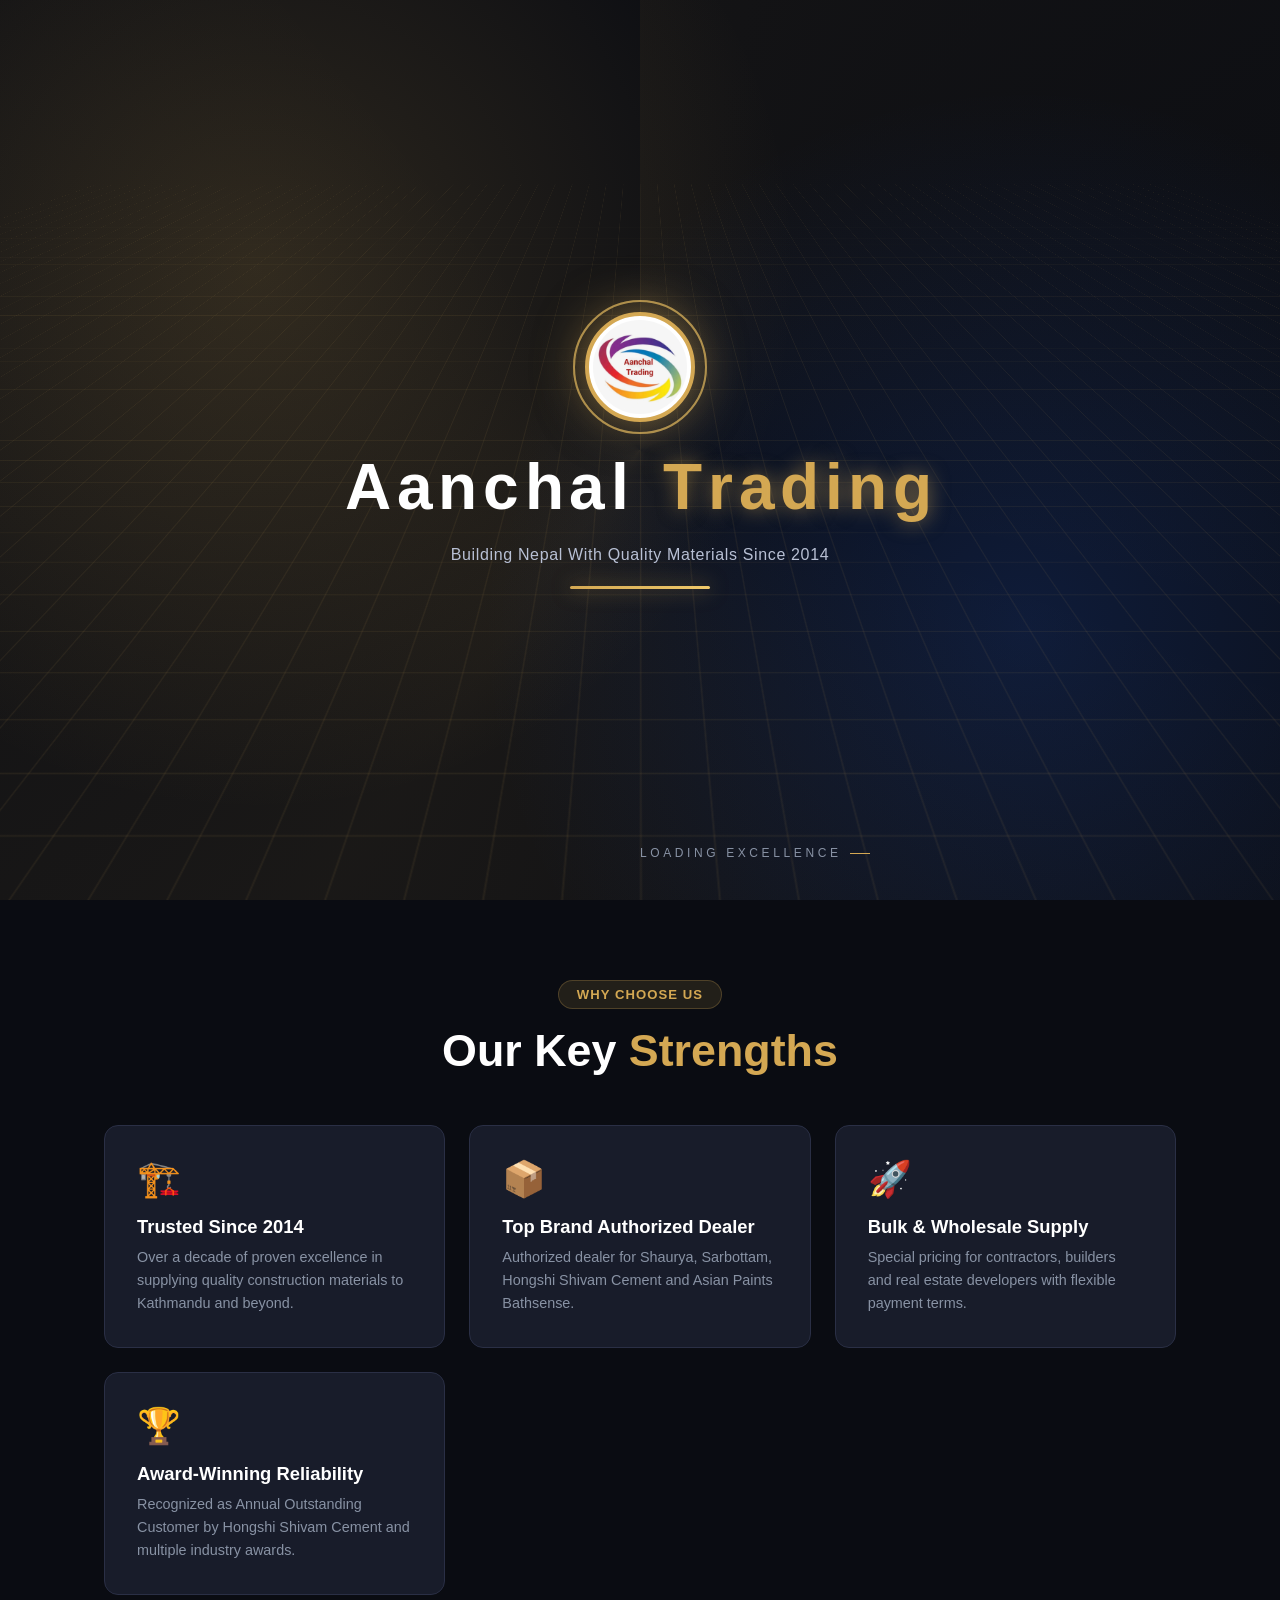
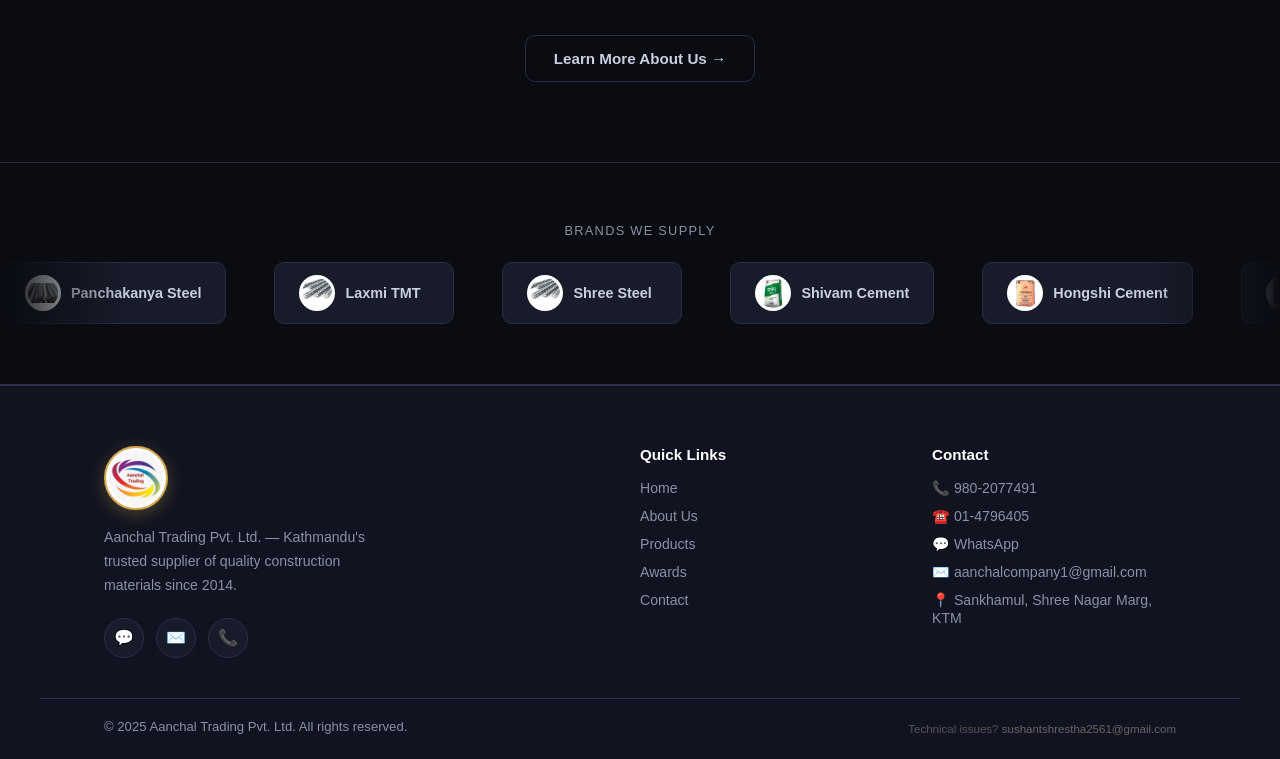
==== commit 72b879a9: "Add files via upload" ====
--- a/index.html
+++ b/index.html
@@ -50,7 +50,7 @@
     "url": "https://www.aanchaltrading.com.np",
     "logo": "https://www.aanchaltrading.com.np/assets/images/aanchal_logo_new.png",
     "image": "https://www.aanchaltrading.com.np/assets/images/banner_cement_opt.jpg",
-    "telephone": "+977-9802077491",
+    "telephone": ["+977-9802077491", "+977-1-4796405"],
     "email": "aanchalcompany1@gmail.com",
     "foundingDate": "2014",
     "priceRange": "$$",
@@ -527,6 +527,7 @@
       <h4><span data-en>Contact</span><span data-np>सम्पर्क</span></h4>
       <ul>
         <li><a href="tel:+9779802077491">📞 980-2077491</a></li>
+        <li><a href="tel:+97714796405">☎️ 01-4796405</a></li>
         <li><a href="https://wa.me/9779802077491" target="_blank" rel="noopener noreferrer">💬 WhatsApp</a></li>
         <li><a href="https://mail.google.com/mail/?view=cm&fs=1&to=aanchalcompany1@gmail.com" target="_blank" rel="noopener noreferrer">✉️ &#97;&#97;&#110;&#99;&#104;&#97;&#108;&#99;&#111;&#109;&#112;&#97;&#110;&#121;&#49;&#64;&#103;&#109;&#97;&#105;&#108;&#46;&#99;&#111;&#109;</a></li>
         <li><a href="#">📍 <span data-en>Sankhamul, Shree Nagar Marg, KTM</span><span data-np>साँखमुल, श्री नगर मार्ग, काठमाडौं</span></a></li>
